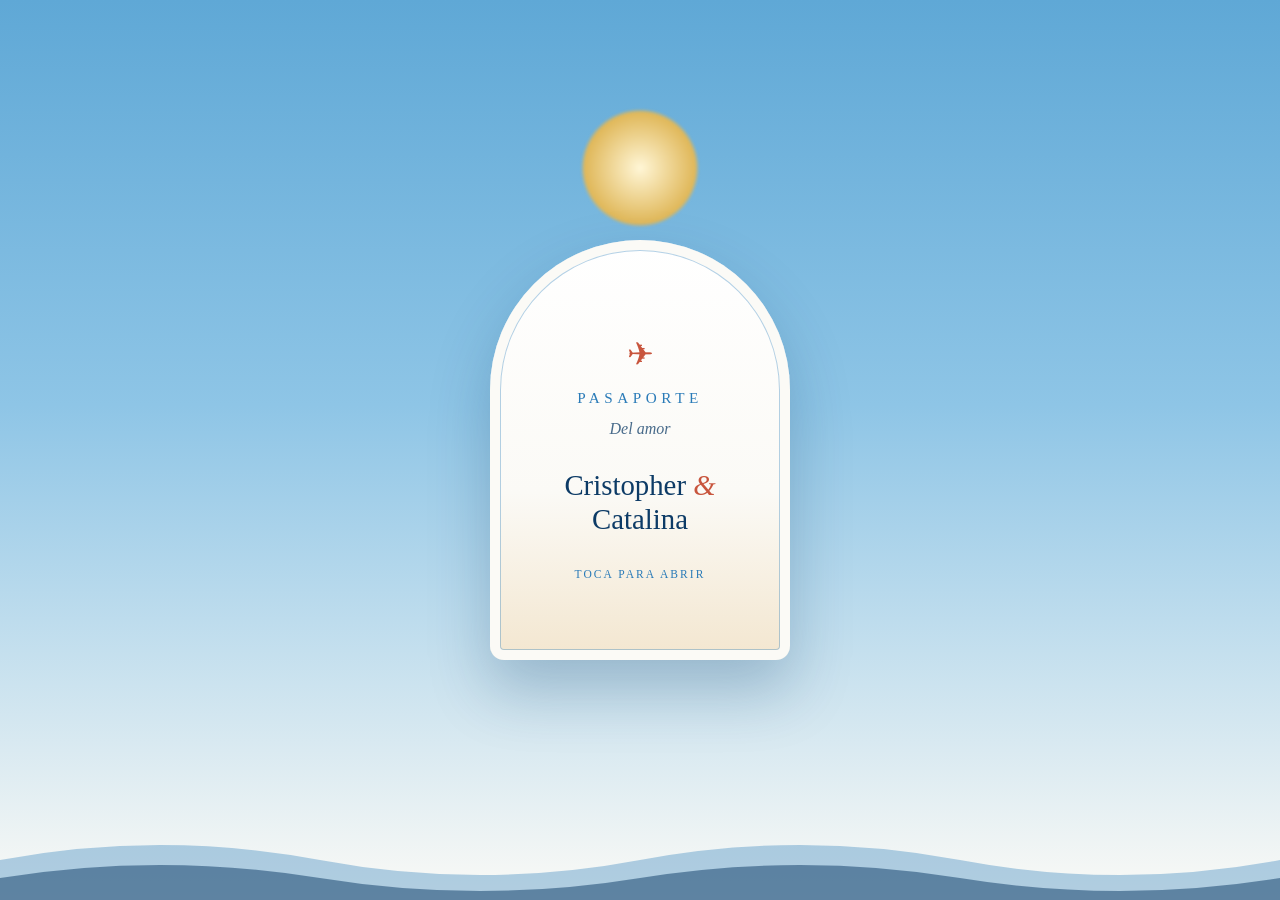
==== invitacion/index.html @ 5a978dd3 "Add the couple's rings photo to the invitation Co-Authored-By: Claude Haiku 5.5 <noreply@anthropic.c" ====
<!doctype html>
<html lang="es">
<head>
  <meta charset="utf-8">
  <meta name="viewport" content="width=device-width, initial-scale=1">
  <title>Pasaporte de Boda · Cristopher & Catalina</title>
  <meta name="description" content="Estás invitado al inicio de nuestro viaje de vida.">
  <link rel="stylesheet" href="styles.css">
</head>
<body>

  <!-- 1. Tapa del pasaporte -->
  <section id="tapa" class="escena escena--tapa" aria-label="Pasaporte cerrado">
    <span class="sol" aria-hidden="true"></span>
    <svg class="olas" viewBox="0 0 2880 70" preserveAspectRatio="none" aria-hidden="true">
      <path d="M0 30 Q180 0 360 30 T720 30 T1080 30 T1440 30 T1800 30 T2160 30 T2520 30 T2880 30 V70 H0Z"/>
      <path d="M0 48 Q180 22 360 48 T720 48 T1080 48 T1440 48 T1800 48 T2160 48 T2520 48 T2880 48 V70 H0Z"/>
    </svg>
    <button class="pasaporte-tapa" id="abrirPasaporte" type="button">
      <span class="tapa__emblema" aria-hidden="true">✈</span>
      <span class="tapa__titulo">Pasaporte</span>
      <span class="tapa__sub">Del amor</span>
      <span class="tapa__nombres">Cristopher <em>&amp;</em> Catalina</span>
      <span class="tapa__hint">Toca para abrir</span>
    </button>
  </section>

  <main id="viaje" class="viaje" hidden>

    <!-- 2. Página de datos del viajero -->
    <section class="pagina pagina--datos" aria-labelledby="t-datos">
      <p class="pagina__cabecera">Pasaporte · Viaje de vida</p>
      <div class="datos">
        <div class="datos__foto">
          <img src="fotos/anillos.jpg" alt="Anillos de Cristopher y Catalina" onerror="this.parentElement.classList.add('sin-foto')">
        </div>
        <dl class="datos__lista">
          <div><dt>Tipo</dt><dd>Viajero especial</dd></div>
          <div><dt>Nombres</dt><dd id="nombreViajero">Escribe tu nombre</dd></div>
          <div><dt>Paradas</dt><dd id="destinoTexto"></dd></div>
          <div><dt>Salida</dt><dd id="salidaTexto"></dd></div>
          <div><dt>Motivo</dt><dd>Casamiento</dd></div>
        </dl>
      </div>
      <label class="campo-viajero">
        <span>Escribe tu nombre para sellar tu pasaporte</span>
        <input id="inputNombre" type="text" maxlength="40" autocomplete="name" placeholder="Tu nombre">
      </label>
    </section>

    <!-- 3. Sellos: cada recuerdo es un sello -->
    <section class="sellos" aria-labelledby="t-sellos">
      <h2 id="t-sellos" class="titulo-seccion">Nuestros viajes</h2>
      <p class="instruccion">Toca cada sello para ver el recuerdo. Cada uno guarda una sorpresa.</p>
      <div id="listaSellos" class="lista-sellos"></div>
      <p class="progreso" id="progreso" aria-live="polite"></p>
    </section>

    <!-- 4. Vuelo al destino -->
    <section class="vuelo" aria-labelledby="t-vuelo">
      <h2 id="t-vuelo" class="titulo-seccion">Nuestro vuelo</h2>
      <div class="ruta" id="ruta" aria-label="Ruta del vuelo">
        <div class="ruta__linea">
          <span class="ruta__estela" id="estela" aria-hidden="true"></span>
          <span class="ruta__parada ruta__parada--origen">Hoy</span>
          <span class="ruta__parada ruta__parada--1" id="rutaParada1">Ceremonia</span>
          <span class="ruta__parada ruta__parada--2" id="rutaParada2">Fiesta</span>
          <button class="avion" id="avion" type="button" aria-label="Despegar el avión" disabled>✈</button>
        </div>
      </div>
      <p class="instruccion" id="vueloTexto">Completa tu pasaporte para despegar.</p>
      <div id="destinoRevelado"></div>
    </section>

    <!-- 5. Tarjeta de embarque: invitación final -->
    <section class="embarque" id="embarque" aria-labelledby="t-embarque" hidden>
      <h2 id="t-embarque" class="pregunta">¿Quieres formar parte del inicio de nuestro viaje de vida?</h2>
      <div class="botones-pregunta">
        <button class="btn" id="siQuiero" type="button">Sí, quiero</button>
        <button class="btn btn--ghost" id="conGusto" type="button">Con gusto</button>
      </div>

      <article class="tarjeta" id="tarjeta" hidden>
        <header class="tarjeta__cabecera">
          <span>Tarjeta de embarque</span>
          <span id="tarjetaVuelo">VUELO 2027</span>
        </header>
        <div class="tarjeta__cuerpo">
          <div><small>Pasajero</small><strong id="tarjetaNombre">—</strong></div>
          <div><small>Fecha</small><strong id="tarjetaFecha">—</strong></div>
          <div><small>Asiento</small><strong>14A</strong></div>
          <div class="tarjeta__ancho"><small>Parada 1</small><strong id="tarjetaParada1">—</strong></div>
          <div class="tarjeta__ancho"><small>Parada 2</small><strong id="tarjetaParada2">—</strong></div>
        </div>
        <div class="tarjeta__acciones">
          <button class="btn btn--ghost" id="agendar" type="button">Guardar en calendario</button>
          <a class="btn btn--ghost" id="comoLlegar1" href="#" target="_blank" rel="noopener">Cómo llegar a la ceremonia</a>
          <a class="btn btn--ghost" id="comoLlegar2" href="#" target="_blank" rel="noopener">Cómo llegar a la fiesta</a>
        </div>
      </article>

      <div class="cuenta" id="cuenta" role="timer" aria-label="Cuenta regresiva al viaje">
        <div><span data-k="dias">00</span><small>días</small></div>
        <div><span data-k="horas">00</span><small>horas</small></div>
        <div><span data-k="minutos">00</span><small>min</small></div>
        <div><span data-k="segundos">00</span><small>seg</small></div>
      </div>

      <!-- RSVP -->
      <form id="rsvp" class="rsvp" novalidate>
        <h3 class="titulo-seccion titulo-seccion--pequeno">Confirma tu lugar a bordo</h3>
        <label class="campo">
          <span>Nombre</span>
          <input name="nombre" type="text" autocomplete="name" maxlength="80">
        </label>
        <fieldset class="campo campo--opciones">
          <legend>¿Viajas con nosotros?</legend>
          <label><input type="radio" name="asiste" value="si"> Sí, allí estaré</label>
          <label><input type="radio" name="asiste" value="no"> No podré ir</label>
        </fieldset>
        <label class="campo" id="campoPersonas">
          <span>Número de pasajeros</span>
          <select name="personas">
            <option value="1">1</option>
            <option value="2">2</option>
            <option value="3">3</option>
            <option value="4">4</option>
          </select>
        </label>
        <label class="campo">
          <span>Alergias o restricciones alimentarias</span>
          <input name="alergias" type="text" maxlength="120">
        </label>
        <label class="campo">
          <span>Un mensaje para los novios</span>
          <textarea name="mensaje" rows="3" maxlength="300"></textarea>
        </label>
        <p class="rsvp__error" id="rsvpError" role="alert" hidden></p>
        <button class="btn btn--full" type="submit">Confirmar</button>
      </form>
      <div class="rsvp__gracias" id="gracias" hidden>
        <p class="gracias__titulo">¡Buen viaje!</p>
        <p id="graciasTexto"></p>
      </div>
    </section>

    <footer class="pie">Con amor, Cristopher y Catalina</footer>
  </main>

  <!-- Sello secreto: aparece al completar todos los sellos -->
  <div class="sorpresa" id="sorpresa" hidden>
    <p class="sorpresa__texto" id="sorpresaTexto"></p>
    <button class="btn btn--ghost" id="cerrarSorpresa" type="button">Cerrar</button>
  </div>

  <script src="script.js"></script>
</body>
</html>
---- invitacion/styles.css ----
/* Estilo mediterráneo · Santorini: blanco cal, azul Egeo, terracota y arena */
:root {
  --cal: #fbfaf6;
  --arena: #f3e6cf;
  --azul: #0d3b66;
  --egeo: #2a7bb8;
  --cielo: #8ec5e6;
  --terracota: #c8553d;
  --oro: #e0b85a;
  --tinta: #1d2a3a;
  --radio: 16px;
}

@media (prefers-color-scheme: dark) {
  :root:not([data-theme="light"]) {
    --cal: #101a27;
    --arena: #1a2636;
    --tinta: #f1ebdf;
  }
}
:root[data-theme="dark"] {
  --cal: #101a27;
  --arena: #1a2636;
  --tinta: #f1ebdf;
}

* { box-sizing: border-box; }
[hidden] { display: none !important; }

body {
  margin: 0;
  background: var(--cal);
  color: var(--tinta);
  font-family: Georgia, "Times New Roman", serif;
  line-height: 1.6;
  -webkit-font-smoothing: antialiased;
  overflow-x: hidden;
}

/* ---------- Olas SVG animadas ---------- */
.olas {
  position: absolute;
  left: 0;
  right: 0;
  bottom: 0;
  height: 70px;
  width: 200%;
  pointer-events: none;
  animation: deslizar-olas 12s linear infinite;
}
.olas path { fill: var(--egeo); opacity: .35; }
.olas path + path { fill: var(--azul); opacity: .5; }
@keyframes deslizar-olas {
  from { transform: translateX(0); }
  to   { transform: translateX(-50%); }
}

/* ---------- Tapa: arco blanco sobre el mar ---------- */
.escena--tapa {
  position: relative;
  min-height: 100vh;
  min-height: 100dvh;
  display: grid;
  place-items: center;
  padding: 16px;
  overflow: hidden;
  background: linear-gradient(180deg, #5fa8d6 0%, var(--cielo) 45%, var(--cal) 100%);
  perspective: 1200px;
  transition: opacity .9s ease, visibility .9s;
}
.escena--tapa.is-saliendo { opacity: 0; visibility: hidden; transition-delay: .6s; }
.escena--tapa .olas { bottom: 0; }

/* Sol que sale detrás del arco */
.sol {
  position: absolute;
  top: 12%;
  left: 50%;
  width: 120px;
  height: 120px;
  margin-left: -60px;
  border-radius: 50%;
  background: radial-gradient(circle, #fff6d6 0%, var(--oro) 65%, transparent 70%);
  filter: blur(1px);
  animation: amanecer 3.2s ease-out both, latir-sol 6s ease-in-out 3.2s infinite;
}
@keyframes amanecer {
  from { transform: translateY(60px); opacity: 0; }
  to   { transform: translateY(0); opacity: 1; }
}
@keyframes latir-sol {
  0%, 100% { transform: scale(1); }
  50% { transform: scale(1.06); }
}

.pasaporte-tapa {
  all: unset;
  box-sizing: border-box;
  cursor: pointer;
  position: relative;
  z-index: 1;
  width: min(300px, 84vw);
  aspect-ratio: 3 / 4.2;
  /* Arco blanco de puerta mediterránea */
  border-radius: 150px 150px 14px 14px;
  background: linear-gradient(180deg, #ffffff 0%, var(--cal) 60%, var(--arena) 100%);
  color: var(--azul);
  display: flex;
  flex-direction: column;
  align-items: center;
  justify-content: center;
  gap: 6px;
  text-align: center;
  padding: 40px 24px 28px;
  box-shadow: 0 30px 60px rgba(13,59,102,.25), inset 0 0 0 10px var(--cal), inset 0 0 0 11px rgba(42,123,184,.35);
  animation: subir .9s cubic-bezier(.2,1,.3,1) both .4s;
  transition: transform .5s ease;
  transform-origin: left center;
}
@keyframes subir {
  from { opacity: 0; transform: translateY(40px) scale(.96); }
  to   { opacity: 1; transform: none; }
}
.pasaporte-tapa:hover,
.pasaporte-tapa:focus-visible { transform: translateY(-4px); }
.pasaporte-tapa:focus-visible { outline: 3px solid var(--terracota); outline-offset: 6px; }

/* Al tocar, la puerta se abre hacia la izquierda */
.escena--tapa.is-saliendo .pasaporte-tapa {
  transform: rotateY(-100deg);
  transition: transform 1.1s cubic-bezier(.5,0,.2,1);
}

.tapa__emblema {
  font-size: 2rem;
  color: var(--terracota);
  animation: girar 8s linear infinite;
}
@keyframes girar { to { transform: rotate(360deg); } }
.tapa__titulo { letter-spacing: .3em; text-transform: uppercase; font-size: .95rem; color: var(--egeo); }
.tapa__sub { font-style: italic; opacity: .75; }
.tapa__nombres { margin-top: 20px; font-size: 1.8rem; line-height: 1.2; color: var(--azul); }
.tapa__nombres em { color: var(--terracota); }
.tapa__hint {
  margin-top: 22px;
  font-size: .72rem;
  letter-spacing: .18em;
  text-transform: uppercase;
  color: var(--egeo);
  animation: parpadeo 2.2s ease-in-out infinite;
}
@keyframes parpadeo {
  0%, 100% { opacity: .4; }
  50% { opacity: 1; }
}

/* ---------- Viaje ---------- */
.viaje {
  position: relative;
  max-width: 680px;
  margin: 0 auto;
  padding: 40px 16px 80px;
  animation: entrada .9s ease both;
}
@keyframes entrada {
  from { opacity: 0; transform: translateY(20px); }
  to   { opacity: 1; transform: none; }
}

/* Elementos que aparecen al hacer scroll */
.reveal { opacity: 0; transform: translateY(26px); transition: opacity .8s ease, transform .8s cubic-bezier(.2,1,.3,1); }
.reveal.is-visible { opacity: 1; transform: none; }

.titulo-seccion {
  font-weight: normal;
  font-style: italic;
  font-size: 1.6rem;
  text-align: center;
  color: var(--azul);
  margin: 0 0 8px;
}
.titulo-seccion--pequeno { font-size: 1.25rem; margin-top: 8px; }
.instruccion { text-align: center; font-size: .95rem; opacity: .8; margin: 0 0 20px; }

section + section { margin-top: 56px; }

/* ---------- Página de datos: ventana azul ---------- */
.pagina {
  background: #fff;
  border-radius: 150px 150px var(--radio) var(--radio);
  border: 1px solid rgba(42,123,184,.25);
  padding: 36px 24px 24px;
  box-shadow: 0 16px 36px rgba(13,59,102,.12);
}
.pagina__cabecera {
  text-align: center;
  letter-spacing: .25em;
  text-transform: uppercase;
  font-size: .72rem;
  color: var(--egeo);
  margin: 0 0 16px;
  border-bottom: 1px dashed rgba(42,123,184,.4);
  padding-bottom: 12px;
}
.datos { display: grid; grid-template-columns: 1fr; gap: 20px; align-items: center; }
.datos__foto {
  aspect-ratio: 4 / 5;
  border-radius: 120px 120px 12px 12px;
  overflow: hidden;
  background: linear-gradient(180deg, var(--cielo), var(--egeo));
}
.datos__foto img { width: 100%; height: 100%; object-fit: cover; display: block; }
.datos__foto.sin-foto img { display: none; }
.datos__lista { margin: 0; display: grid; gap: 10px; }
.datos__lista div { border-bottom: 1px solid rgba(42,123,184,.2); padding-bottom: 6px; }
.datos__lista dt { font-size: .72rem; letter-spacing: .15em; text-transform: uppercase; color: var(--egeo); }
.datos__lista dd { margin: 0; font-size: 1.05rem; }

.campo-viajero { display: grid; gap: 6px; margin-top: 20px; }
.campo-viajero span { font-size: .9rem; color: var(--azul); }
.campo-viajero input,
.campo input[type="text"],
.campo select,
.campo textarea {
  font: inherit;
  color: var(--tinta);
  background: #fff;
  border: 1px solid rgba(42,123,184,.4);
  border-radius: 999px;
  padding: 12px 18px;
  width: 100%;
}
.campo textarea { border-radius: var(--radio); resize: vertical; }
.campo-viajero input:focus-visible,
.campo input:focus-visible,
.campo select:focus-visible,
.campo textarea:focus-visible { outline: 2px solid var(--terracota); outline-offset: 2px; }

/* ---------- Sellos: tarjetas tipo postal ---------- */
.lista-sellos { display: grid; gap: 22px; }
.sello {
  all: unset;
  box-sizing: border-box;
  cursor: pointer;
  position: relative;
  display: grid;
  grid-template-columns: 96px 1fr;
  gap: 16px;
  align-items: center;
  padding: 16px;
  border-radius: var(--radio);
  background: #fff;
  border: 1px dashed rgba(42,123,184,.45);
  box-shadow: 0 6px 18px rgba(13,59,102,.08);
  transition: transform .3s ease, box-shadow .3s ease;
}
.sello:hover,
.sello:focus-visible { transform: translateY(-3px); box-shadow: 0 14px 28px rgba(13,59,102,.16); }
.sello:focus-visible { outline: 3px solid var(--terracota); outline-offset: 3px; }
.sello__foto {
  width: 96px;
  height: 96px;
  border-radius: 48px 48px 14px 14px;
  overflow: hidden;
  background: linear-gradient(180deg, var(--cielo), var(--azul));
  border: 3px solid #fff;
  box-shadow: 0 0 0 2px var(--egeo);
}
.sello__foto img { width: 100%; height: 100%; object-fit: cover; display: block; }
.sello__foto.sin-foto img { display: none; }
.sello__info strong { display: block; font-size: 1.05rem; color: var(--azul); }
.sello__info small { letter-spacing: .12em; text-transform: uppercase; color: var(--egeo); font-size: .72rem; }
.sello__texto { display: none; margin: 8px 0 0; font-size: .95rem; animation: aparecer .5s ease; }
.sello.is-abierto .sello__texto { display: block; }
@keyframes aparecer { from { opacity: 0; transform: translateY(-6px); } to { opacity: 1; transform: none; } }

.sello__marca {
  position: absolute;
  right: 14px;
  top: 12px;
  width: 78px;
  height: 78px;
  border-radius: 50%;
  border: 3px double var(--terracota);
  color: var(--terracota);
  display: grid;
  place-items: center;
  text-align: center;
  font-size: .62rem;
  letter-spacing: .08em;
  text-transform: uppercase;
  transform: rotate(-14deg) scale(2.2);
  opacity: 0;
  pointer-events: none;
  padding: 6px;
  font-weight: bold;
}
.sello.is-sellado .sello__marca { animation: sellar .55s cubic-bezier(.2,1.4,.4,1) forwards; }
.sello.is-sellado { border-style: solid; border-color: var(--egeo); }
@keyframes sellar {
  0%   { transform: rotate(-14deg) scale(2.2); opacity: 0; }
  60%  { transform: rotate(-14deg) scale(.92); opacity: .9; }
  100% { transform: rotate(-14deg) scale(1); opacity: .85; }
}
.sello.is-sacudido { animation: sacudir .4s ease; }
@keyframes sacudir {
  0%, 100% { transform: translateX(0); }
  25% { transform: translateX(-4px); }
  75% { transform: translateX(4px); }
}
.progreso { text-align: center; font-size: .9rem; margin: 18px 0 0; color: var(--azul); }

/* ---------- Vuelo: línea de costa ---------- */
.ruta { padding: 56px 40px 24px; }
.ruta__linea {
  position: relative;
  height: 2px;
  background: repeating-linear-gradient(90deg, var(--egeo) 0 8px, transparent 8px 16px);
}
.ruta__estela {
  position: absolute;
  left: 0;
  top: 0;
  height: 2px;
  width: 0;
  background: linear-gradient(90deg, transparent, var(--terracota));
  border-radius: 2px;
  transition: width 2.2s cubic-bezier(.5,0,.3,1);
}
.ruta__parada {
  position: absolute;
  top: -30px;
  transform: translateX(-50%);
  font-size: .75rem;
  letter-spacing: .12em;
  text-transform: uppercase;
  white-space: nowrap;
  color: var(--azul);
}
.ruta__parada--origen { left: 0; }
.ruta__parada--1 { left: 50%; }
.ruta__parada--2 { left: 100%; font-weight: bold; color: var(--terracota); }
.ruta__parada--2.is-alcanzada,
.ruta__parada--1.is-alcanzada { animation: pulso .9s ease 2; }
@keyframes pulso {
  0%, 100% { transform: translateX(-50%) scale(1); }
  50% { transform: translateX(-50%) scale(1.15); }
}

.avion {
  all: unset;
  cursor: pointer;
  position: absolute;
  left: 0;
  top: 50%;
  transform: translate(-50%, -50%);
  width: 46px;
  height: 46px;
  border-radius: 50%;
  background: var(--azul);
  color: #fff;
  display: grid;
  place-items: center;
  font-size: 1.3rem;
  box-shadow: 0 8px 18px rgba(13,59,102,.35);
  transition: left 2.2s cubic-bezier(.5,0,.3,1), transform .3s ease;
  animation: flotar 2.4s ease-in-out infinite;
}
.avion:focus-visible { outline: 3px solid var(--terracota); outline-offset: 4px; }
.avion.is-volando { animation: vuelo .6s ease-in-out infinite alternate; }
.avion:disabled { cursor: default; opacity: .55; }
@keyframes flotar {
  0%, 100% { transform: translate(-50%, -50%) translateY(0); }
  50% { transform: translate(-50%, -50%) translateY(-6px); }
}
@keyframes vuelo {
  from { transform: translate(-50%, -50%) rotate(40deg) translateY(-3px); }
  to   { transform: translate(-50%, -50%) rotate(50deg) translateY(3px); }
}

.destino { margin-top: 24px; animation: aterrizar .9s cubic-bezier(.2,1.2,.4,1) both; }
@keyframes aterrizar {
  from { opacity: 0; transform: translateY(30px) scale(.94); }
  to   { opacity: 1; transform: none; }
}
.destino__foto {
  aspect-ratio: 16 / 10;
  border-radius: 90px 90px var(--radio) var(--radio);
  overflow: hidden;
  background: linear-gradient(180deg, var(--cielo), var(--terracota));
}
.destino__foto img { width: 100%; height: 100%; object-fit: cover; display: block; }
.destino__foto.sin-foto img { display: none; }
.destino__frase { text-align: center; font-style: italic; margin: 16px 0 0; font-size: 1.05rem; color: var(--azul); }

/* ---------- Pregunta y tarjeta de embarque ---------- */
.embarque { text-align: center; }
.pregunta { font-size: 1.5rem; font-style: italic; color: var(--azul); margin: 0 0 20px; line-height: 1.3; }
.botones-pregunta { display: flex; gap: 12px; justify-content: center; flex-wrap: wrap; margin-bottom: 28px; }

.btn {
  display: inline-block;
  cursor: pointer;
  font: inherit;
  padding: 12px 24px;
  border-radius: 999px;
  border: 1px solid var(--azul);
  background: var(--azul);
  color: #fff;
  text-decoration: none;
  transition: transform .2s ease, background .2s ease, box-shadow .2s ease;
}
.btn:hover { transform: translateY(-2px); box-shadow: 0 8px 18px rgba(13,59,102,.25); }
.btn:focus-visible { outline: 3px solid var(--terracota); outline-offset: 3px; }
.btn--ghost { background: transparent; color: var(--azul); }
.btn--full { width: 100%; margin-top: 8px; }

.tarjeta {
  text-align: left;
  background: #fff;
  border-radius: 24px;
  overflow: hidden;
  box-shadow: 0 24px 50px rgba(13,59,102,.2);
  margin: 0 auto 32px;
  max-width: 520px;
  border-top: 8px solid var(--egeo);
  animation: aterrizar .9s cubic-bezier(.2,1.2,.4,1) both;
}
.tarjeta__cabecera {
  display: flex;
  justify-content: space-between;
  padding: 14px 20px;
  background: var(--egeo);
  color: #fff;
  letter-spacing: .15em;
  text-transform: uppercase;
  font-size: .75rem;
}
.tarjeta__cuerpo {
  display: grid;
  grid-template-columns: 1fr 1fr;
  gap: 14px 18px;
  padding: 20px;
  border-bottom: 2px dashed rgba(42,123,184,.35);
}
.tarjeta__cuerpo small { display: block; font-size: .68rem; letter-spacing: .12em; text-transform: uppercase; color: var(--egeo); }
.tarjeta__cuerpo strong { font-size: 1rem; color: var(--tinta); }
.tarjeta__ancho { grid-column: 1 / -1; }
.tarjeta__acciones { display: flex; gap: 10px; justify-content: center; flex-wrap: wrap; padding: 16px; }
.tarjeta__acciones .btn--ghost { font-size: .9rem; padding: 10px 18px; }

/* ---------- Cuenta regresiva: azulejos ---------- */
.cuenta { display: grid; grid-template-columns: repeat(4, 1fr); gap: 8px; margin: 0 0 40px; }
.cuenta > div {
  background: #fff;
  border-radius: 14px 14px 40px 40px;
  padding: 16px 4px 12px;
  border-bottom: 4px solid var(--terracota);
  box-shadow: 0 6px 14px rgba(13,59,102,.1);
}
.cuenta span { display: block; font-size: clamp(1.4rem, 6vw, 2.2rem); color: var(--azul); font-variant-numeric: tabular-nums; }
.cuenta small { font-size: .7rem; letter-spacing: .1em; text-transform: uppercase; color: var(--egeo); }

/* ---------- RSVP ---------- */
.rsvp { text-align: left; display: grid; gap: 16px; }
.campo { display: grid; gap: 6px; border: 0; margin: 0; padding: 0; }
.campo > span, .campo legend { font-size: .9rem; color: var(--azul); padding: 0; }
.campo--opciones { display: grid; gap: 8px; }
.campo--opciones label { display: flex; gap: 10px; align-items: center; cursor: pointer; }
.rsvp__error { color: var(--terracota); margin: 0; font-size: .9rem; }
.rsvp__gracias {
  margin-top: 24px;
  padding: 24px;
  border-radius: 90px 90px var(--radio) var(--radio);
  text-align: center;
  background: #fff;
  border: 1px solid rgba(42,123,184,.3);
  animation: aterrizar .9s ease both;
}
.gracias__titulo { font-size: 1.8rem; margin: 0 0 8px; font-style: italic; color: var(--azul); }

.pie { text-align: center; padding-top: 40px; font-style: italic; color: var(--egeo); }

/* ---------- Sorpresa secreta ---------- */
.sorpresa {
  position: fixed;
  inset: 0;
  z-index: 20;
  display: grid;
  place-items: center;
  padding: 24px;
  background: rgba(13,59,102,.92);
  animation: entrada .6s ease both;
}
.sorpresa__texto {
  max-width: 420px;
  text-align: center;
  color: #fff6d6;
  font-size: 1.25rem;
  font-style: italic;
  line-height: 1.5;
}
.sorpresa .btn { margin-top: 24px; background: transparent; color: #fff6d6; border-color: #fff6d6; }

/* ---------- Confeti y pétalos ---------- */
.confeti {
  position: fixed;
  top: -12px;
  width: 9px;
  height: 14px;
  pointer-events: none;
  z-index: 30;
  animation: caer linear forwards;
}
@keyframes caer { to { transform: translateY(105vh) rotate(720deg); } }

.petalo {
  position: fixed;
  top: -20px;
  width: 14px;
  height: 10px;
  border-radius: 80% 0 80% 0;
  background: #d9477a;
  opacity: .8;
  pointer-events: none;
  z-index: 5;
  animation: caer-petalo linear infinite;
}
@keyframes caer-petalo {
  0%   { transform: translate(0, 0) rotate(0deg); }
  50%  { transform: translate(40px, 50vh) rotate(180deg); }
  100% { transform: translate(-20px, 105vh) rotate(360deg); }
}

@media (min-width: 640px) {
  .datos { grid-template-columns: 220px 1fr; }
  .datos__foto { aspect-ratio: 3 / 4; }
}

@media (prefers-reduced-motion: reduce) {
  *, *::before, *::after { animation: none !important; transition: none !important; }
  .reveal { opacity: 1; transform: none; }
  .petalo { display: none; }
}
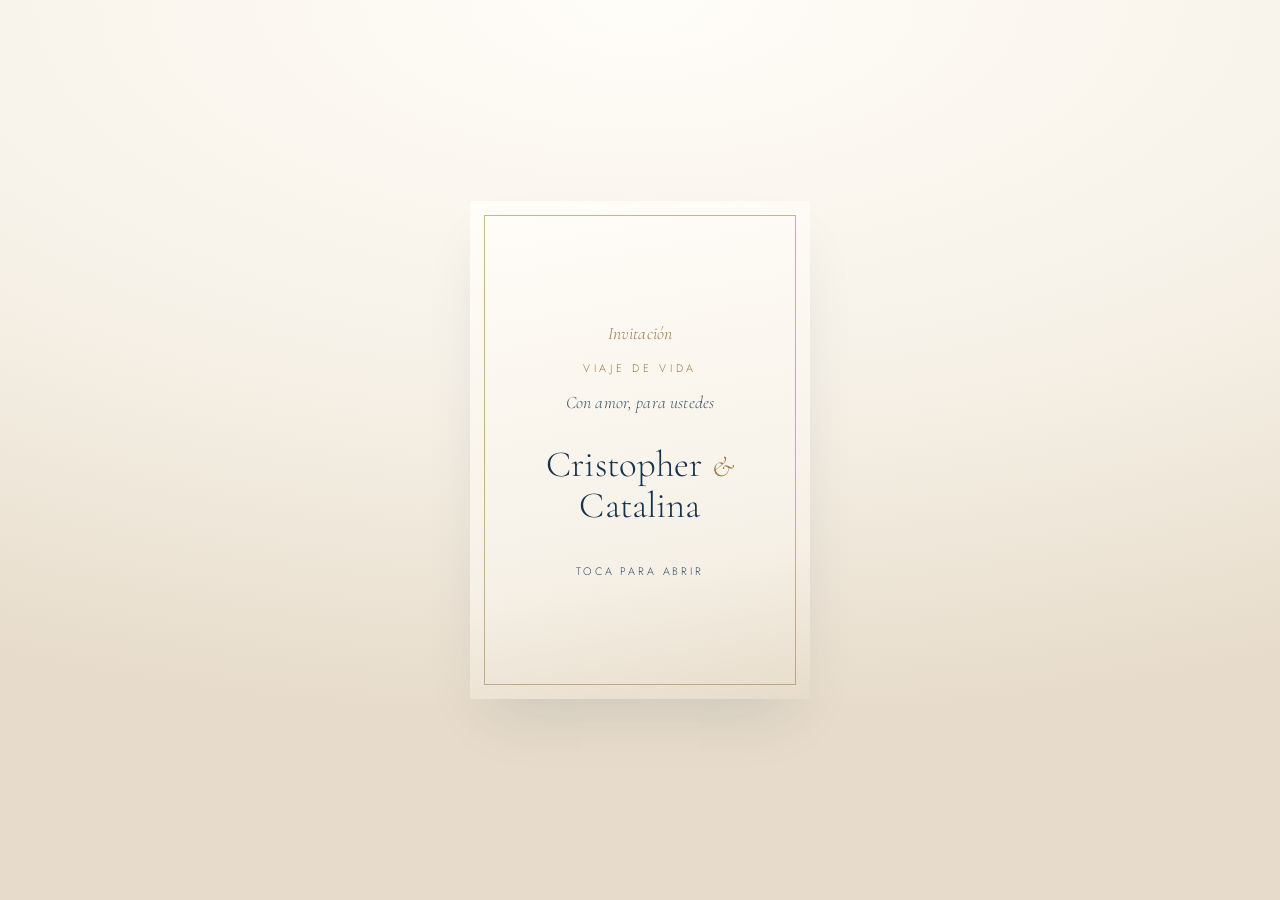
==== commit c15de5dc: "Refine invitation to an adult Mediterranean style Replace the playful look with an ivory, Aegean-blu" ====
--- a/invitacion/index.html
+++ b/invitacion/index.html
@@ -5,21 +5,19 @@
   <meta name="viewport" content="width=device-width, initial-scale=1">
   <title>Pasaporte de Boda · Cristopher & Catalina</title>
   <meta name="description" content="Estás invitado al inicio de nuestro viaje de vida.">
+  <link rel="preconnect" href="https://fonts.googleapis.com">
+  <link rel="preconnect" href="https://fonts.gstatic.com" crossorigin>
+  <link rel="stylesheet" href="https://fonts.googleapis.com/css2?family=Cormorant+Garamond:ital,wght@0,400;0,500;1,400;1,500&family=Jost:wght@300;400&display=swap">
   <link rel="stylesheet" href="styles.css">
 </head>
 <body>
 
   <!-- 1. Tapa del pasaporte -->
   <section id="tapa" class="escena escena--tapa" aria-label="Pasaporte cerrado">
-    <span class="sol" aria-hidden="true"></span>
-    <svg class="olas" viewBox="0 0 2880 70" preserveAspectRatio="none" aria-hidden="true">
-      <path d="M0 30 Q180 0 360 30 T720 30 T1080 30 T1440 30 T1800 30 T2160 30 T2520 30 T2880 30 V70 H0Z"/>
-      <path d="M0 48 Q180 22 360 48 T720 48 T1080 48 T1440 48 T1800 48 T2160 48 T2520 48 T2880 48 V70 H0Z"/>
-    </svg>
     <button class="pasaporte-tapa" id="abrirPasaporte" type="button">
-      <span class="tapa__emblema" aria-hidden="true">✈</span>
-      <span class="tapa__titulo">Pasaporte</span>
-      <span class="tapa__sub">Del amor</span>
+      <span class="tapa__emblema">Invitación</span>
+      <span class="tapa__titulo">Viaje de vida</span>
+      <span class="tapa__sub">Con amor, para ustedes</span>
       <span class="tapa__nombres">Cristopher <em>&amp;</em> Catalina</span>
       <span class="tapa__hint">Toca para abrir</span>
     </button>
@@ -144,6 +142,15 @@
       </div>
     </section>
 
+    <section class="galeria reveal" aria-labelledby="t-galeria">
+      <h2 id="t-galeria" class="titulo-seccion titulo-seccion--pequeno">Nuestra aventura</h2>
+      <div class="galeria__grid">
+        <img src="fotos/parque.jpg" alt="Nosotros en un parque con palmas altas" loading="lazy" onerror="this.hidden=true">
+        <img src="fotos/elefante.jpg" alt="Nosotros acariciando un elefante" loading="lazy" onerror="this.hidden=true">
+        <img src="fotos/ascensor.jpg" alt="Selfie juntos con nuestro perrito" loading="lazy" onerror="this.hidden=true">
+      </div>
+    </section>
+
     <footer class="pie">Con amor, Cristopher y Catalina</footer>
   </main>
 
--- a/invitacion/styles.css
+++ b/invitacion/styles.css
@@ -1,27 +1,38 @@
-/* Estilo mediterráneo · Santorini: blanco cal, azul Egeo, terracota y arena */
+/* Mediterráneo elegante: marfil cálido, azul profundo, bronce y piedra.
+   Tipografía: Cormorant Garamond (títulos) + Jost (texto y etiquetas). */
 :root {
-  --cal: #fbfaf6;
-  --arena: #f3e6cf;
-  --azul: #0d3b66;
-  --egeo: #2a7bb8;
-  --cielo: #8ec5e6;
-  --terracota: #c8553d;
-  --oro: #e0b85a;
-  --tinta: #1d2a3a;
-  --radio: 16px;
+  --marfil: #f6f1e7;
+  --piedra: #e7dccb;
+  --bronce: #9c7a46;
+  --azul: #15324f;
+  --azul-suave: #34506c;
+  --tinta: #1d2530;
+  --sombra: rgba(21, 50, 79, .14);
+  --serif: "Cormorant Garamond", "Garamond", Georgia, serif;
+  --sans: "Jost", "Helvetica Neue", Arial, sans-serif;
 }
 
 @media (prefers-color-scheme: dark) {
   :root:not([data-theme="light"]) {
-    --cal: #101a27;
-    --arena: #1a2636;
-    --tinta: #f1ebdf;
+    --marfil: #111a24;
+    --piedra: #1a2633;
+    --bronce: #c9a46a;
+    --azul: #e9e1d2;
+    --azul-suave: #b9c3cf;
+    --tinta: #efe9dd;
+    --sombra: rgba(0, 0, 0, .4);
+    color-scheme: dark;
   }
 }
 :root[data-theme="dark"] {
-  --cal: #101a27;
-  --arena: #1a2636;
-  --tinta: #f1ebdf;
+  --marfil: #111a24;
+  --piedra: #1a2633;
+  --bronce: #c9a46a;
+  --azul: #e9e1d2;
+  --azul-suave: #b9c3cf;
+  --tinta: #efe9dd;
+  --sombra: rgba(0, 0, 0, .4);
+  color-scheme: dark;
 }
 
 * { box-sizing: border-box; }
@@ -29,323 +40,278 @@
 
 body {
   margin: 0;
-  background: var(--cal);
+  background: var(--marfil);
   color: var(--tinta);
-  font-family: Georgia, "Times New Roman", serif;
-  line-height: 1.6;
+  font-family: var(--sans);
+  font-weight: 300;
+  font-size: 16px;
+  line-height: 1.7;
+  letter-spacing: .01em;
   -webkit-font-smoothing: antialiased;
   overflow-x: hidden;
 }
 
-/* ---------- Olas SVG animadas ---------- */
-.olas {
-  position: absolute;
-  left: 0;
-  right: 0;
-  bottom: 0;
-  height: 70px;
-  width: 200%;
-  pointer-events: none;
-  animation: deslizar-olas 12s linear infinite;
-}
-.olas path { fill: var(--egeo); opacity: .35; }
-.olas path + path { fill: var(--azul); opacity: .5; }
-@keyframes deslizar-olas {
-  from { transform: translateX(0); }
-  to   { transform: translateX(-50%); }
-}
-
-/* ---------- Tapa: arco blanco sobre el mar ---------- */
+h1, h2, h3 { font-family: var(--serif); font-weight: 400; text-wrap: balance; margin: 0; }
+p { margin: 0; }
+
+/* Etiqueta pequeña en mayúsculas espaciadas */
+.etiqueta,
+.pagina__cabecera,
+.datos__lista dt,
+.sello__info small,
+.tarjeta__cabecera,
+.tarjeta__cuerpo small,
+.cuenta small {
+  font-family: var(--sans);
+  font-size: .72rem;
+  font-weight: 400;
+  letter-spacing: .24em;
+  text-transform: uppercase;
+  color: var(--bronce);
+}
+
+/* ---------- Portada ---------- */
 .escena--tapa {
-  position: relative;
   min-height: 100vh;
   min-height: 100dvh;
   display: grid;
   place-items: center;
-  padding: 16px;
-  overflow: hidden;
-  background: linear-gradient(180deg, #5fa8d6 0%, var(--cielo) 45%, var(--cal) 100%);
-  perspective: 1200px;
+  padding: 24px 16px;
+  background:
+    radial-gradient(120% 80% at 50% 0%, #fffdf8 0%, var(--marfil) 55%, var(--piedra) 100%);
   transition: opacity .9s ease, visibility .9s;
 }
-.escena--tapa.is-saliendo { opacity: 0; visibility: hidden; transition-delay: .6s; }
-.escena--tapa .olas { bottom: 0; }
-
-/* Sol que sale detrás del arco */
-.sol {
-  position: absolute;
-  top: 12%;
-  left: 50%;
-  width: 120px;
-  height: 120px;
-  margin-left: -60px;
-  border-radius: 50%;
-  background: radial-gradient(circle, #fff6d6 0%, var(--oro) 65%, transparent 70%);
-  filter: blur(1px);
-  animation: amanecer 3.2s ease-out both, latir-sol 6s ease-in-out 3.2s infinite;
-}
-@keyframes amanecer {
-  from { transform: translateY(60px); opacity: 0; }
-  to   { transform: translateY(0); opacity: 1; }
-}
-@keyframes latir-sol {
-  0%, 100% { transform: scale(1); }
-  50% { transform: scale(1.06); }
-}
-
+.escena--tapa.is-saliendo { opacity: 0; visibility: hidden; transition-delay: .5s; }
+.escena--tapa.is-saliendo .pasaporte-tapa {
+  transform: rotateY(-100deg);
+  transition: transform 1s cubic-bezier(.5,0,.2,1);
+}
+
+/* Sobre de papel con borde de bronce */
 .pasaporte-tapa {
   all: unset;
   box-sizing: border-box;
   cursor: pointer;
-  position: relative;
-  z-index: 1;
-  width: min(300px, 84vw);
-  aspect-ratio: 3 / 4.2;
-  /* Arco blanco de puerta mediterránea */
-  border-radius: 150px 150px 14px 14px;
-  background: linear-gradient(180deg, #ffffff 0%, var(--cal) 60%, var(--arena) 100%);
-  color: var(--azul);
+  width: min(340px, 86vw);
+  aspect-ratio: 3 / 4.4;
   display: flex;
   flex-direction: column;
   align-items: center;
   justify-content: center;
-  gap: 6px;
+  gap: 10px;
   text-align: center;
-  padding: 40px 24px 28px;
-  box-shadow: 0 30px 60px rgba(13,59,102,.25), inset 0 0 0 10px var(--cal), inset 0 0 0 11px rgba(42,123,184,.35);
-  animation: subir .9s cubic-bezier(.2,1,.3,1) both .4s;
-  transition: transform .5s ease;
+  padding: 44px 28px;
+  background: linear-gradient(170deg, #fffdf8 0%, var(--marfil) 70%, var(--piedra) 100%);
+  color: var(--azul);
+  border-radius: 2px;
+  box-shadow: 0 30px 60px -20px var(--sombra);
+  position: relative;
   transform-origin: left center;
-}
-@keyframes subir {
-  from { opacity: 0; transform: translateY(40px) scale(.96); }
-  to   { opacity: 1; transform: none; }
+  transition: transform .6s ease, box-shadow .6s ease;
+}
+.pasaporte-tapa::before {
+  content: "";
+  position: absolute;
+  inset: 14px;
+  border: 1px solid color-mix(in srgb, var(--bronce) 55%, transparent);
+  pointer-events: none;
 }
 .pasaporte-tapa:hover,
-.pasaporte-tapa:focus-visible { transform: translateY(-4px); }
-.pasaporte-tapa:focus-visible { outline: 3px solid var(--terracota); outline-offset: 6px; }
-
-/* Al tocar, la puerta se abre hacia la izquierda */
-.escena--tapa.is-saliendo .pasaporte-tapa {
-  transform: rotateY(-100deg);
-  transition: transform 1.1s cubic-bezier(.5,0,.2,1);
-}
+.pasaporte-tapa:focus-visible { transform: translateY(-3px); box-shadow: 0 40px 70px -20px var(--sombra); }
+.pasaporte-tapa:focus-visible { outline: 1px solid var(--bronce); outline-offset: 8px; }
 
 .tapa__emblema {
-  font-size: 2rem;
-  color: var(--terracota);
-  animation: girar 8s linear infinite;
-}
-@keyframes girar { to { transform: rotate(360deg); } }
-.tapa__titulo { letter-spacing: .3em; text-transform: uppercase; font-size: .95rem; color: var(--egeo); }
-.tapa__sub { font-style: italic; opacity: .75; }
-.tapa__nombres { margin-top: 20px; font-size: 1.8rem; line-height: 1.2; color: var(--azul); }
-.tapa__nombres em { color: var(--terracota); }
+  font-family: var(--serif);
+  font-style: italic;
+  font-size: 1.1rem;
+  color: var(--bronce);
+}
+.tapa__titulo { font-family: var(--sans); font-size: .68rem; letter-spacing: .34em; text-transform: uppercase; color: var(--bronce); }
+.tapa__sub { font-family: var(--serif); font-style: italic; font-size: 1.1rem; opacity: .8; }
+.tapa__nombres { margin-top: 18px; font-family: var(--serif); font-size: 2.3rem; line-height: 1.1; color: var(--azul); }
+.tapa__nombres em { color: var(--bronce); font-size: .8em; }
 .tapa__hint {
-  margin-top: 22px;
-  font-size: .72rem;
-  letter-spacing: .18em;
+  margin-top: 26px;
+  font-family: var(--sans);
+  font-size: .68rem;
+  letter-spacing: .26em;
   text-transform: uppercase;
-  color: var(--egeo);
-  animation: parpadeo 2.2s ease-in-out infinite;
-}
-@keyframes parpadeo {
-  0%, 100% { opacity: .4; }
-  50% { opacity: 1; }
-}
-
-/* ---------- Viaje ---------- */
+  color: var(--azul-suave);
+}
+
+/* ---------- Estructura ---------- */
 .viaje {
-  position: relative;
   max-width: 680px;
   margin: 0 auto;
-  padding: 40px 16px 80px;
-  animation: entrada .9s ease both;
+  padding: 48px 20px 88px;
+  animation: entrada 1s ease both;
 }
 @keyframes entrada {
-  from { opacity: 0; transform: translateY(20px); }
+  from { opacity: 0; transform: translateY(12px); }
   to   { opacity: 1; transform: none; }
 }
-
-/* Elementos que aparecen al hacer scroll */
-.reveal { opacity: 0; transform: translateY(26px); transition: opacity .8s ease, transform .8s cubic-bezier(.2,1,.3,1); }
+.reveal { opacity: 0; transform: translateY(18px); transition: opacity 1s ease, transform 1s ease; }
 .reveal.is-visible { opacity: 1; transform: none; }
 
 .titulo-seccion {
-  font-weight: normal;
+  font-size: 2rem;
   font-style: italic;
-  font-size: 1.6rem;
   text-align: center;
   color: var(--azul);
-  margin: 0 0 8px;
-}
-.titulo-seccion--pequeno { font-size: 1.25rem; margin-top: 8px; }
-.instruccion { text-align: center; font-size: .95rem; opacity: .8; margin: 0 0 20px; }
-
-section + section { margin-top: 56px; }
-
-/* ---------- Página de datos: ventana azul ---------- */
+  margin: 0 0 10px;
+}
+.titulo-seccion--pequeno { font-size: 1.5rem; }
+.instruccion { text-align: center; font-size: .92rem; color: var(--azul-suave); margin: 0 0 24px; }
+
+section + section { margin-top: 72px; }
+
+/* ---------- Página de datos ---------- */
 .pagina {
-  background: #fff;
-  border-radius: 150px 150px var(--radio) var(--radio);
-  border: 1px solid rgba(42,123,184,.25);
-  padding: 36px 24px 24px;
-  box-shadow: 0 16px 36px rgba(13,59,102,.12);
+  background: #fffdf8;
+  border: 1px solid color-mix(in srgb, var(--bronce) 40%, transparent);
+  padding: 36px 28px 28px;
+  box-shadow: 0 24px 50px -28px var(--sombra);
 }
 .pagina__cabecera {
   text-align: center;
-  letter-spacing: .25em;
-  text-transform: uppercase;
-  font-size: .72rem;
-  color: var(--egeo);
-  margin: 0 0 16px;
-  border-bottom: 1px dashed rgba(42,123,184,.4);
-  padding-bottom: 12px;
-}
-.datos { display: grid; grid-template-columns: 1fr; gap: 20px; align-items: center; }
+  padding-bottom: 16px;
+  margin-bottom: 24px;
+  border-bottom: 1px solid color-mix(in srgb, var(--bronce) 35%, transparent);
+}
+.datos { display: grid; grid-template-columns: 1fr; gap: 24px; align-items: center; }
 .datos__foto {
   aspect-ratio: 4 / 5;
-  border-radius: 120px 120px 12px 12px;
   overflow: hidden;
-  background: linear-gradient(180deg, var(--cielo), var(--egeo));
+  background: linear-gradient(160deg, var(--piedra), var(--azul-suave));
 }
 .datos__foto img { width: 100%; height: 100%; object-fit: cover; display: block; }
 .datos__foto.sin-foto img { display: none; }
-.datos__lista { margin: 0; display: grid; gap: 10px; }
-.datos__lista div { border-bottom: 1px solid rgba(42,123,184,.2); padding-bottom: 6px; }
-.datos__lista dt { font-size: .72rem; letter-spacing: .15em; text-transform: uppercase; color: var(--egeo); }
-.datos__lista dd { margin: 0; font-size: 1.05rem; }
-
-.campo-viajero { display: grid; gap: 6px; margin-top: 20px; }
-.campo-viajero span { font-size: .9rem; color: var(--azul); }
+.datos__lista { margin: 0; display: grid; gap: 14px; }
+.datos__lista div { border-bottom: 1px solid color-mix(in srgb, var(--bronce) 25%, transparent); padding-bottom: 8px; }
+.datos__lista dd { margin: 4px 0 0; font-family: var(--serif); font-size: 1.3rem; color: var(--azul); }
+
+.campo-viajero { display: grid; gap: 8px; margin-top: 24px; }
+.campo-viajero span { font-size: .85rem; color: var(--azul-suave); }
+
+/* Campos: líneas finas, sin cajas redondeadas */
 .campo-viajero input,
 .campo input[type="text"],
 .campo select,
 .campo textarea {
   font: inherit;
   color: var(--tinta);
-  background: #fff;
-  border: 1px solid rgba(42,123,184,.4);
-  border-radius: 999px;
-  padding: 12px 18px;
+  background: transparent;
+  border: 0;
+  border-bottom: 1px solid color-mix(in srgb, var(--bronce) 60%, transparent);
+  border-radius: 0;
+  padding: 10px 2px;
   width: 100%;
 }
-.campo textarea { border-radius: var(--radio); resize: vertical; }
+.campo textarea { resize: vertical; }
 .campo-viajero input:focus-visible,
 .campo input:focus-visible,
 .campo select:focus-visible,
-.campo textarea:focus-visible { outline: 2px solid var(--terracota); outline-offset: 2px; }
-
-/* ---------- Sellos: tarjetas tipo postal ---------- */
-.lista-sellos { display: grid; gap: 22px; }
+.campo textarea:focus-visible { outline: none; border-bottom-color: var(--bronce); box-shadow: 0 1px 0 var(--bronce); }
+
+/* ---------- Sellos: fichas de viaje ---------- */
+.lista-sellos { display: grid; gap: 20px; }
 .sello {
   all: unset;
   box-sizing: border-box;
   cursor: pointer;
   position: relative;
   display: grid;
-  grid-template-columns: 96px 1fr;
-  gap: 16px;
+  grid-template-columns: 88px 1fr;
+  gap: 18px;
   align-items: center;
-  padding: 16px;
-  border-radius: var(--radio);
-  background: #fff;
-  border: 1px dashed rgba(42,123,184,.45);
-  box-shadow: 0 6px 18px rgba(13,59,102,.08);
-  transition: transform .3s ease, box-shadow .3s ease;
+  padding: 18px;
+  background: #fffdf8;
+  border: 1px solid color-mix(in srgb, var(--bronce) 30%, transparent);
+  transition: box-shadow .4s ease, border-color .4s ease;
 }
 .sello:hover,
-.sello:focus-visible { transform: translateY(-3px); box-shadow: 0 14px 28px rgba(13,59,102,.16); }
-.sello:focus-visible { outline: 3px solid var(--terracota); outline-offset: 3px; }
+.sello:focus-visible { box-shadow: 0 18px 36px -22px var(--sombra); border-color: var(--bronce); }
+.sello:focus-visible { outline: 1px solid var(--bronce); outline-offset: 4px; }
 .sello__foto {
-  width: 96px;
-  height: 96px;
-  border-radius: 48px 48px 14px 14px;
+  width: 88px;
+  height: 88px;
   overflow: hidden;
-  background: linear-gradient(180deg, var(--cielo), var(--azul));
-  border: 3px solid #fff;
-  box-shadow: 0 0 0 2px var(--egeo);
+  background: linear-gradient(160deg, var(--piedra), var(--azul-suave));
+  border-radius: 44px 44px 2px 2px;
 }
 .sello__foto img { width: 100%; height: 100%; object-fit: cover; display: block; }
 .sello__foto.sin-foto img { display: none; }
-.sello__info strong { display: block; font-size: 1.05rem; color: var(--azul); }
-.sello__info small { letter-spacing: .12em; text-transform: uppercase; color: var(--egeo); font-size: .72rem; }
-.sello__texto { display: none; margin: 8px 0 0; font-size: .95rem; animation: aparecer .5s ease; }
+.sello__info strong { display: block; font-family: var(--serif); font-size: 1.35rem; font-weight: 500; color: var(--azul); line-height: 1.2; }
+.sello__texto { display: none; margin-top: 8px; font-size: .95rem; color: var(--tinta); }
 .sello.is-abierto .sello__texto { display: block; }
-@keyframes aparecer { from { opacity: 0; transform: translateY(-6px); } to { opacity: 1; transform: none; } }
-
+
+/* Sello de tinta: discreto, sin rebote */
 .sello__marca {
   position: absolute;
-  right: 14px;
-  top: 12px;
-  width: 78px;
-  height: 78px;
+  right: 16px;
+  top: 14px;
+  width: 64px;
+  height: 64px;
   border-radius: 50%;
-  border: 3px double var(--terracota);
-  color: var(--terracota);
+  border: 1px solid var(--bronce);
+  color: var(--bronce);
   display: grid;
   place-items: center;
   text-align: center;
-  font-size: .62rem;
-  letter-spacing: .08em;
+  font-family: var(--sans);
+  font-size: .55rem;
+  letter-spacing: .2em;
   text-transform: uppercase;
-  transform: rotate(-14deg) scale(2.2);
   opacity: 0;
   pointer-events: none;
-  padding: 6px;
-  font-weight: bold;
-}
-.sello.is-sellado .sello__marca { animation: sellar .55s cubic-bezier(.2,1.4,.4,1) forwards; }
-.sello.is-sellado { border-style: solid; border-color: var(--egeo); }
+  transform: rotate(-8deg) scale(1.6);
+}
+.sello.is-sellado .sello__marca { animation: sellar .6s ease forwards; }
+.sello.is-sellado { border-color: var(--bronce); }
 @keyframes sellar {
-  0%   { transform: rotate(-14deg) scale(2.2); opacity: 0; }
-  60%  { transform: rotate(-14deg) scale(.92); opacity: .9; }
-  100% { transform: rotate(-14deg) scale(1); opacity: .85; }
+  from { opacity: 0; transform: rotate(-8deg) scale(1.6); }
+  to   { opacity: .9; transform: rotate(-8deg) scale(1); }
 }
 .sello.is-sacudido { animation: sacudir .4s ease; }
 @keyframes sacudir {
   0%, 100% { transform: translateX(0); }
-  25% { transform: translateX(-4px); }
-  75% { transform: translateX(4px); }
-}
-.progreso { text-align: center; font-size: .9rem; margin: 18px 0 0; color: var(--azul); }
-
-/* ---------- Vuelo: línea de costa ---------- */
-.ruta { padding: 56px 40px 24px; }
+  25% { transform: translateX(-3px); }
+  75% { transform: translateX(3px); }
+}
+.progreso { text-align: center; font-size: .85rem; letter-spacing: .08em; margin-top: 20px; color: var(--azul-suave); }
+
+/* ---------- Vuelo: trayectoria fina ---------- */
+.ruta { padding: 60px 36px 28px; }
 .ruta__linea {
   position: relative;
-  height: 2px;
-  background: repeating-linear-gradient(90deg, var(--egeo) 0 8px, transparent 8px 16px);
+  height: 1px;
+  background: color-mix(in srgb, var(--bronce) 60%, transparent);
 }
 .ruta__estela {
   position: absolute;
   left: 0;
   top: 0;
-  height: 2px;
+  height: 1px;
   width: 0;
-  background: linear-gradient(90deg, transparent, var(--terracota));
-  border-radius: 2px;
+  background: var(--azul);
   transition: width 2.2s cubic-bezier(.5,0,.3,1);
 }
 .ruta__parada {
   position: absolute;
   top: -30px;
   transform: translateX(-50%);
-  font-size: .75rem;
-  letter-spacing: .12em;
+  font-family: var(--sans);
+  font-size: .66rem;
+  letter-spacing: .22em;
   text-transform: uppercase;
   white-space: nowrap;
-  color: var(--azul);
+  color: var(--azul-suave);
 }
 .ruta__parada--origen { left: 0; }
 .ruta__parada--1 { left: 50%; }
-.ruta__parada--2 { left: 100%; font-weight: bold; color: var(--terracota); }
+.ruta__parada--2 { left: 100%; color: var(--azul); font-weight: 400; }
 .ruta__parada--2.is-alcanzada,
-.ruta__parada--1.is-alcanzada { animation: pulso .9s ease 2; }
-@keyframes pulso {
-  0%, 100% { transform: translateX(-50%) scale(1); }
-  50% { transform: translateX(-50%) scale(1.15); }
-}
+.ruta__parada--1.is-alcanzada { color: var(--bronce); }
 
 .avion {
   all: unset;
@@ -354,134 +320,126 @@
   left: 0;
   top: 50%;
   transform: translate(-50%, -50%);
-  width: 46px;
-  height: 46px;
+  width: 40px;
+  height: 40px;
   border-radius: 50%;
-  background: var(--azul);
-  color: #fff;
+  border: 1px solid var(--bronce);
+  background: var(--marfil);
+  color: var(--azul);
   display: grid;
   place-items: center;
-  font-size: 1.3rem;
-  box-shadow: 0 8px 18px rgba(13,59,102,.35);
-  transition: left 2.2s cubic-bezier(.5,0,.3,1), transform .3s ease;
-  animation: flotar 2.4s ease-in-out infinite;
-}
-.avion:focus-visible { outline: 3px solid var(--terracota); outline-offset: 4px; }
-.avion.is-volando { animation: vuelo .6s ease-in-out infinite alternate; }
-.avion:disabled { cursor: default; opacity: .55; }
-@keyframes flotar {
-  0%, 100% { transform: translate(-50%, -50%) translateY(0); }
-  50% { transform: translate(-50%, -50%) translateY(-6px); }
-}
-@keyframes vuelo {
-  from { transform: translate(-50%, -50%) rotate(40deg) translateY(-3px); }
-  to   { transform: translate(-50%, -50%) rotate(50deg) translateY(3px); }
-}
-
-.destino { margin-top: 24px; animation: aterrizar .9s cubic-bezier(.2,1.2,.4,1) both; }
-@keyframes aterrizar {
-  from { opacity: 0; transform: translateY(30px) scale(.94); }
-  to   { opacity: 1; transform: none; }
-}
+  font-size: 1rem;
+  transition: left 2.2s cubic-bezier(.5,0,.3,1);
+}
+.avion:focus-visible { outline: 1px solid var(--bronce); outline-offset: 4px; }
+.avion.is-volando { transform: translate(-50%, -50%) rotate(45deg); }
+.avion:disabled { cursor: default; opacity: .5; }
+
+.destino { margin-top: 28px; animation: entrada 1s ease both; }
 .destino__foto {
-  aspect-ratio: 16 / 10;
-  border-radius: 90px 90px var(--radio) var(--radio);
+  aspect-ratio: 4 / 3;
   overflow: hidden;
-  background: linear-gradient(180deg, var(--cielo), var(--terracota));
+  background: linear-gradient(160deg, var(--piedra), var(--azul-suave));
 }
 .destino__foto img { width: 100%; height: 100%; object-fit: cover; display: block; }
 .destino__foto.sin-foto img { display: none; }
-.destino__frase { text-align: center; font-style: italic; margin: 16px 0 0; font-size: 1.05rem; color: var(--azul); }
-
-/* ---------- Pregunta y tarjeta de embarque ---------- */
+.destino__frase { text-align: center; font-family: var(--serif); font-style: italic; font-size: 1.2rem; margin-top: 18px; color: var(--azul); }
+
+/* ---------- Pregunta y tarjeta ---------- */
 .embarque { text-align: center; }
-.pregunta { font-size: 1.5rem; font-style: italic; color: var(--azul); margin: 0 0 20px; line-height: 1.3; }
-.botones-pregunta { display: flex; gap: 12px; justify-content: center; flex-wrap: wrap; margin-bottom: 28px; }
+.pregunta { font-size: 2rem; font-style: italic; color: var(--azul); margin: 0 0 28px; line-height: 1.25; }
+.botones-pregunta { display: flex; gap: 14px; justify-content: center; flex-wrap: wrap; margin-bottom: 36px; }
 
 .btn {
   display: inline-block;
   cursor: pointer;
-  font: inherit;
-  padding: 12px 24px;
-  border-radius: 999px;
+  font-family: var(--sans);
+  font-size: .72rem;
+  letter-spacing: .24em;
+  text-transform: uppercase;
+  padding: 15px 30px;
   border: 1px solid var(--azul);
   background: var(--azul);
-  color: #fff;
+  color: var(--marfil);
   text-decoration: none;
-  transition: transform .2s ease, background .2s ease, box-shadow .2s ease;
-}
-.btn:hover { transform: translateY(-2px); box-shadow: 0 8px 18px rgba(13,59,102,.25); }
-.btn:focus-visible { outline: 3px solid var(--terracota); outline-offset: 3px; }
+  transition: background .4s ease, color .4s ease;
+}
+.btn:hover { background: transparent; color: var(--azul); }
+.btn:focus-visible { outline: 1px solid var(--bronce); outline-offset: 4px; }
 .btn--ghost { background: transparent; color: var(--azul); }
+.btn--ghost:hover { background: var(--azul); color: var(--marfil); }
 .btn--full { width: 100%; margin-top: 8px; }
 
 .tarjeta {
   text-align: left;
-  background: #fff;
-  border-radius: 24px;
-  overflow: hidden;
-  box-shadow: 0 24px 50px rgba(13,59,102,.2);
-  margin: 0 auto 32px;
-  max-width: 520px;
-  border-top: 8px solid var(--egeo);
-  animation: aterrizar .9s cubic-bezier(.2,1.2,.4,1) both;
+  background: #fffdf8;
+  max-width: 540px;
+  margin: 0 auto 40px;
+  border: 1px solid color-mix(in srgb, var(--bronce) 40%, transparent);
+  box-shadow: 0 30px 60px -30px var(--sombra);
+  animation: entrada 1s ease both;
 }
 .tarjeta__cabecera {
   display: flex;
   justify-content: space-between;
-  padding: 14px 20px;
-  background: var(--egeo);
-  color: #fff;
-  letter-spacing: .15em;
-  text-transform: uppercase;
-  font-size: .75rem;
-}
+  padding: 16px 24px;
+  background: var(--azul);
+  color: var(--piedra);
+}
+.tarjeta__cabecera span { color: inherit; }
 .tarjeta__cuerpo {
   display: grid;
   grid-template-columns: 1fr 1fr;
-  gap: 14px 18px;
-  padding: 20px;
-  border-bottom: 2px dashed rgba(42,123,184,.35);
-}
-.tarjeta__cuerpo small { display: block; font-size: .68rem; letter-spacing: .12em; text-transform: uppercase; color: var(--egeo); }
-.tarjeta__cuerpo strong { font-size: 1rem; color: var(--tinta); }
+  gap: 20px 24px;
+  padding: 26px 24px;
+  border-bottom: 1px solid color-mix(in srgb, var(--bronce) 30%, transparent);
+}
+.tarjeta__cuerpo strong { display: block; margin-top: 4px; font-family: var(--serif); font-size: 1.2rem; font-weight: 500; color: var(--azul); }
 .tarjeta__ancho { grid-column: 1 / -1; }
-.tarjeta__acciones { display: flex; gap: 10px; justify-content: center; flex-wrap: wrap; padding: 16px; }
-.tarjeta__acciones .btn--ghost { font-size: .9rem; padding: 10px 18px; }
-
-/* ---------- Cuenta regresiva: azulejos ---------- */
-.cuenta { display: grid; grid-template-columns: repeat(4, 1fr); gap: 8px; margin: 0 0 40px; }
-.cuenta > div {
-  background: #fff;
-  border-radius: 14px 14px 40px 40px;
-  padding: 16px 4px 12px;
-  border-bottom: 4px solid var(--terracota);
-  box-shadow: 0 6px 14px rgba(13,59,102,.1);
-}
-.cuenta span { display: block; font-size: clamp(1.4rem, 6vw, 2.2rem); color: var(--azul); font-variant-numeric: tabular-nums; }
-.cuenta small { font-size: .7rem; letter-spacing: .1em; text-transform: uppercase; color: var(--egeo); }
+.tarjeta__acciones { display: flex; gap: 10px; justify-content: center; flex-wrap: wrap; padding: 20px 24px; }
+.tarjeta__acciones .btn--ghost { font-size: .66rem; padding: 12px 18px; }
+
+/* ---------- Cuenta regresiva ---------- */
+.cuenta { display: grid; grid-template-columns: repeat(4, 1fr); gap: 0; margin: 0 0 48px; border-top: 1px solid color-mix(in srgb, var(--bronce) 40%, transparent); border-bottom: 1px solid color-mix(in srgb, var(--bronce) 40%, transparent); }
+.cuenta > div { padding: 22px 4px; text-align: center; }
+.cuenta > div + div { border-left: 1px solid color-mix(in srgb, var(--bronce) 25%, transparent); }
+.cuenta span { display: block; font-family: var(--serif); font-size: clamp(2rem, 7vw, 2.8rem); color: var(--azul); line-height: 1; font-variant-numeric: lining-nums tabular-nums; }
+.cuenta small { display: block; margin-top: 8px; }
 
 /* ---------- RSVP ---------- */
-.rsvp { text-align: left; display: grid; gap: 16px; }
-.campo { display: grid; gap: 6px; border: 0; margin: 0; padding: 0; }
-.campo > span, .campo legend { font-size: .9rem; color: var(--azul); padding: 0; }
-.campo--opciones { display: grid; gap: 8px; }
-.campo--opciones label { display: flex; gap: 10px; align-items: center; cursor: pointer; }
-.rsvp__error { color: var(--terracota); margin: 0; font-size: .9rem; }
+.rsvp { text-align: left; display: grid; gap: 22px; }
+.rsvp > .titulo-seccion--pequeno { text-align: center; }
+.campo { display: grid; gap: 4px; border: 0; margin: 0; padding: 0; }
+.campo > span, .campo legend { font-size: .72rem; letter-spacing: .24em; text-transform: uppercase; color: var(--bronce); padding: 0; }
+.campo--opciones { display: grid; gap: 10px; }
+.campo--opciones label { display: flex; gap: 12px; align-items: center; cursor: pointer; font-size: .95rem; }
+.campo input[type="radio"] { accent-color: var(--azul); }
+.rsvp__error { color: #8a3b2e; font-size: .88rem; }
 .rsvp__gracias {
-  margin-top: 24px;
-  padding: 24px;
-  border-radius: 90px 90px var(--radio) var(--radio);
+  margin-top: 28px;
+  padding: 36px 28px;
   text-align: center;
-  background: #fff;
-  border: 1px solid rgba(42,123,184,.3);
-  animation: aterrizar .9s ease both;
-}
-.gracias__titulo { font-size: 1.8rem; margin: 0 0 8px; font-style: italic; color: var(--azul); }
-
-.pie { text-align: center; padding-top: 40px; font-style: italic; color: var(--egeo); }
-
-/* ---------- Sorpresa secreta ---------- */
+  background: #fffdf8;
+  border: 1px solid color-mix(in srgb, var(--bronce) 40%, transparent);
+  animation: entrada 1s ease both;
+}
+.gracias__titulo { font-size: 2rem; font-style: italic; color: var(--azul); margin-bottom: 8px; }
+
+/* ---------- Galería ---------- */
+.galeria { text-align: center; }
+.galeria__grid { display: grid; grid-template-columns: repeat(3, 1fr); gap: 10px; }
+.galeria__grid img {
+  width: 100%;
+  aspect-ratio: 3 / 4;
+  object-fit: cover;
+  filter: saturate(.8);
+  transition: filter .6s ease;
+}
+.galeria__grid img:hover { filter: saturate(1); }
+
+.pie { text-align: center; padding-top: 48px; font-family: var(--serif); font-style: italic; font-size: 1.1rem; color: var(--azul-suave); }
+
+/* ---------- Sorpresa ---------- */
 .sorpresa {
   position: fixed;
   inset: 0;
@@ -489,48 +447,23 @@
   display: grid;
   place-items: center;
   padding: 24px;
-  background: rgba(13,59,102,.92);
-  animation: entrada .6s ease both;
-}
-.sorpresa__texto {
-  max-width: 420px;
-  text-align: center;
-  color: #fff6d6;
-  font-size: 1.25rem;
-  font-style: italic;
-  line-height: 1.5;
-}
-.sorpresa .btn { margin-top: 24px; background: transparent; color: #fff6d6; border-color: #fff6d6; }
-
-/* ---------- Confeti y pétalos ---------- */
+  background: rgba(21, 50, 79, .94);
+  animation: entrada .8s ease both;
+}
+.sorpresa__texto { max-width: 420px; text-align: center; color: #f3ead8; font-family: var(--serif); font-style: italic; font-size: 1.5rem; line-height: 1.4; }
+.sorpresa .btn { margin-top: 28px; background: transparent; color: #f3ead8; border-color: #f3ead8; }
+
+/* ---------- Confeti: sutil, en tonos de bronce ---------- */
 .confeti {
   position: fixed;
   top: -12px;
-  width: 9px;
-  height: 14px;
+  width: 6px;
+  height: 10px;
   pointer-events: none;
   z-index: 30;
   animation: caer linear forwards;
 }
-@keyframes caer { to { transform: translateY(105vh) rotate(720deg); } }
-
-.petalo {
-  position: fixed;
-  top: -20px;
-  width: 14px;
-  height: 10px;
-  border-radius: 80% 0 80% 0;
-  background: #d9477a;
-  opacity: .8;
-  pointer-events: none;
-  z-index: 5;
-  animation: caer-petalo linear infinite;
-}
-@keyframes caer-petalo {
-  0%   { transform: translate(0, 0) rotate(0deg); }
-  50%  { transform: translate(40px, 50vh) rotate(180deg); }
-  100% { transform: translate(-20px, 105vh) rotate(360deg); }
-}
+@keyframes caer { to { transform: translateY(105vh) rotate(360deg); } }
 
 @media (min-width: 640px) {
   .datos { grid-template-columns: 220px 1fr; }
@@ -540,5 +473,4 @@
 @media (prefers-reduced-motion: reduce) {
   *, *::before, *::after { animation: none !important; transition: none !important; }
   .reveal { opacity: 1; transform: none; }
-  .petalo { display: none; }
-}
+}
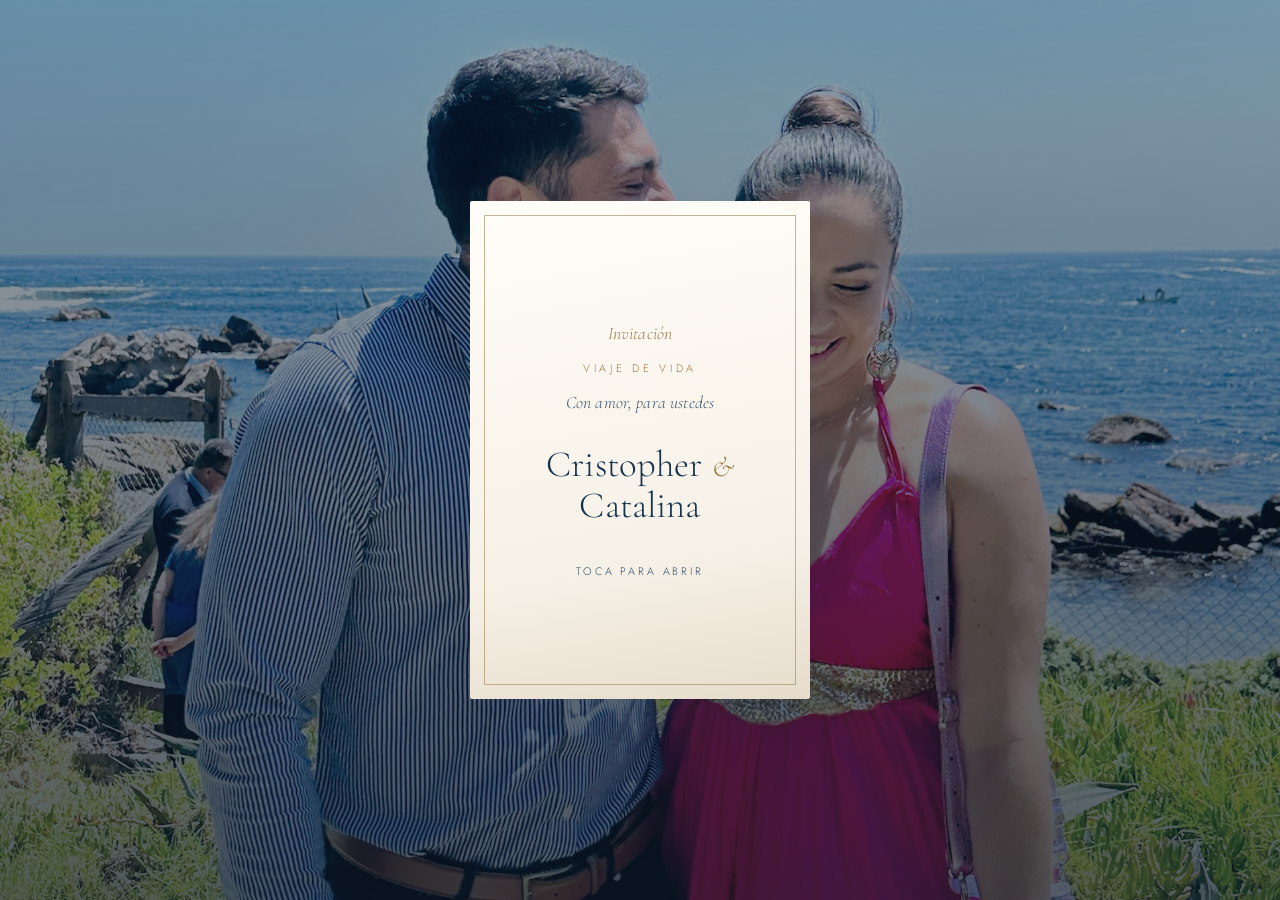
==== commit d258feb7: "Lay out invitation as a full-width page with photo backgrounds Photo sections span the screen with a" ====
--- a/invitacion/index.html
+++ b/invitacion/index.html
@@ -13,7 +13,7 @@
 <body>
 
   <!-- 1. Tapa del pasaporte -->
-  <section id="tapa" class="escena escena--tapa" aria-label="Pasaporte cerrado">
+  <section id="tapa" class="escena escena--tapa fondo" style="--fondo: url('fotos/mar.jpg')" aria-label="Pasaporte cerrado">
     <button class="pasaporte-tapa" id="abrirPasaporte" type="button">
       <span class="tapa__emblema">Invitación</span>
       <span class="tapa__titulo">Viaje de vida</span>
@@ -47,7 +47,7 @@
     </section>
 
     <!-- 3. Sellos: cada recuerdo es un sello -->
-    <section class="sellos" aria-labelledby="t-sellos">
+    <section class="sellos fondo" style="--fondo: url('fotos/dunas.jpg')" aria-labelledby="t-sellos">
       <h2 id="t-sellos" class="titulo-seccion">Nuestros viajes</h2>
       <p class="instruccion">Toca cada sello para ver el recuerdo. Cada uno guarda una sorpresa.</p>
       <div id="listaSellos" class="lista-sellos"></div>
@@ -55,7 +55,7 @@
     </section>
 
     <!-- 4. Vuelo al destino -->
-    <section class="vuelo" aria-labelledby="t-vuelo">
+    <section class="vuelo fondo" style="--fondo: url('fotos/globo.jpg')" aria-labelledby="t-vuelo">
       <h2 id="t-vuelo" class="titulo-seccion">Nuestro vuelo</h2>
       <div class="ruta" id="ruta" aria-label="Ruta del vuelo">
         <div class="ruta__linea">
@@ -142,12 +142,15 @@
       </div>
     </section>
 
-    <section class="galeria reveal" aria-labelledby="t-galeria">
-      <h2 id="t-galeria" class="titulo-seccion titulo-seccion--pequeno">Nuestra aventura</h2>
-      <div class="galeria__grid">
-        <img src="fotos/parque.jpg" alt="Nosotros en un parque con palmas altas" loading="lazy" onerror="this.hidden=true">
-        <img src="fotos/elefante.jpg" alt="Nosotros acariciando un elefante" loading="lazy" onerror="this.hidden=true">
-        <img src="fotos/ascensor.jpg" alt="Selfie juntos con nuestro perrito" loading="lazy" onerror="this.hidden=true">
+    <section class="galeria reveal" aria-label="Nuestra aventura">
+      <div class="banda" style="--fondo: url('fotos/parque.jpg')">
+        <h2 class="titulo-seccion" id="t-galeria">Nuestra aventura</h2>
+      </div>
+      <div class="banda" style="--fondo: url('fotos/elefante.jpg')">
+        <p class="etiqueta">Viajar juntos</p>
+      </div>
+      <div class="banda" style="--fondo: url('fotos/ascensor.jpg')">
+        <p class="etiqueta">Siempre de la mano</p>
       </div>
     </section>
 
--- a/invitacion/styles.css
+++ b/invitacion/styles.css
@@ -140,12 +140,24 @@
 }
 
 /* ---------- Estructura ---------- */
+/* Diseño de página: secciones a todo el ancho, contenido centrado en 680px */
 .viaje {
+  padding: 0 0 88px;
+  animation: entrada 1s ease both;
+}
+.viaje > section {
   max-width: 680px;
-  margin: 0 auto;
-  padding: 48px 20px 88px;
-  animation: entrada 1s ease both;
-}
+  margin-inline: auto;
+  padding-inline: 20px;
+}
+.viaje > section.fondo,
+.viaje > section.galeria {
+  max-width: none;
+  padding-inline: 0;
+}
+.viaje > section.fondo > * { max-width: 680px; margin-inline: auto; padding-inline: 20px; }
+.viaje > section.galeria > .banda { padding-inline: max(28px, calc((100% - 680px) / 2 + 20px)); }
+.viaje > section:first-child { padding-top: 48px; }
 @keyframes entrada {
   from { opacity: 0; transform: translateY(12px); }
   to   { opacity: 1; transform: none; }
@@ -425,17 +437,77 @@
 }
 .gracias__titulo { font-size: 2rem; font-style: italic; color: var(--azul); margin-bottom: 8px; }
 
-/* ---------- Galería ---------- */
-.galeria { text-align: center; }
-.galeria__grid { display: grid; grid-template-columns: repeat(3, 1fr); gap: 10px; }
-.galeria__grid img {
-  width: 100%;
-  aspect-ratio: 3 / 4;
-  object-fit: cover;
-  filter: saturate(.8);
-  transition: filter .6s ease;
-}
-.galeria__grid img:hover { filter: saturate(1); }
+/* ---------- Fotografías como fondo ---------- */
+/* Cualquier bloque con .fondo recibe su foto en --fondo y un velo que deja
+   el texto legible. El velo es marfil (claro) o azul (oscuro) según el bloque. */
+.fondo { position: relative; isolation: isolate; overflow: hidden; }
+.fondo::before {
+  content: "";
+  position: absolute;
+  inset: 0;
+  z-index: -2;
+  background: var(--fondo) center / cover no-repeat;
+  filter: saturate(.75) contrast(1.02);
+}
+.fondo::after {
+  content: "";
+  position: absolute;
+  inset: 0;
+  z-index: -1;
+  background: linear-gradient(180deg,
+    color-mix(in srgb, var(--marfil) 90%, transparent) 0%,
+    color-mix(in srgb, var(--marfil) 94%, transparent) 100%);
+}
+.fondo--oscuro::after {
+  background: linear-gradient(180deg,
+    rgba(12, 26, 42, .45) 0%,
+    rgba(12, 26, 42, .82) 100%);
+}
+.fondo--oscuro { color: #f3ead8; }
+.fondo--oscuro .titulo-seccion,
+.fondo--oscuro .etiqueta { color: #f3ead8; }
+
+.sellos.fondo,
+.vuelo.fondo { padding-block: 80px; }
+
+/* Portada: foto a pantalla completa con velo azul */
+.escena--tapa.fondo::after {
+  background: linear-gradient(180deg, rgba(12,26,42,.35), rgba(12,26,42,.7));
+}
+
+/* Galería: bandas a ancho completo con foto de fondo */
+.galeria { display: grid; }
+.banda {
+  position: relative;
+  isolation: isolate;
+  overflow: hidden;
+  height: 62vh;
+  min-height: 340px;
+  display: flex;
+  align-items: flex-end;
+  padding: 32px 28px;
+  color: #f3ead8;
+}
+.banda::before {
+  content: "";
+  position: absolute;
+  inset: 0;
+  z-index: -2;
+  background: var(--fondo) center / cover no-repeat;
+  transform: scale(1.04);
+  transition: transform 6s ease;
+}
+.banda:hover::before { transform: scale(1.1); }
+.banda::after {
+  content: "";
+  position: absolute;
+  inset: 0;
+  z-index: -1;
+  background: linear-gradient(180deg, rgba(12,26,42,0) 35%, rgba(12,26,42,.78) 100%);
+}
+.banda .etiqueta,
+.banda .titulo-seccion { color: #f3ead8; text-align: left; margin: 0; }
+.banda .titulo-seccion { font-size: 2.4rem; }
 
 .pie { text-align: center; padding-top: 48px; font-family: var(--serif); font-style: italic; font-size: 1.1rem; color: var(--azul-suave); }
 
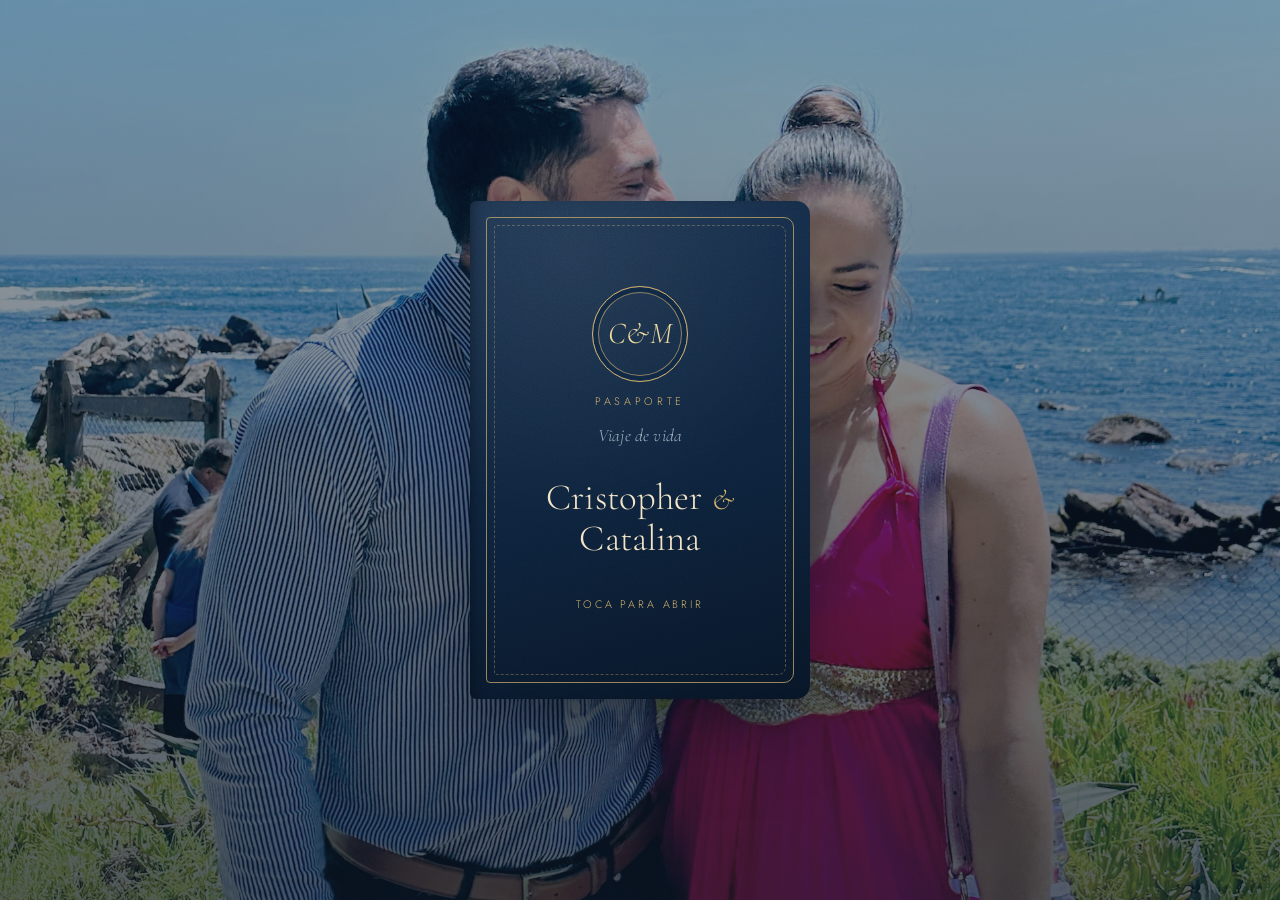
==== commit 799d9cd3: "Make the entrance a navy passport cover with gold details Co-Authored-By: Claude Haiku 5.5 <noreply@" ====
--- a/invitacion/index.html
+++ b/invitacion/index.html
@@ -15,9 +15,9 @@
   <!-- 1. Tapa del pasaporte -->
   <section id="tapa" class="escena escena--tapa fondo" style="--fondo: url('fotos/mar.jpg')" aria-label="Pasaporte cerrado">
     <button class="pasaporte-tapa" id="abrirPasaporte" type="button">
-      <span class="tapa__emblema">Invitación</span>
-      <span class="tapa__titulo">Viaje de vida</span>
-      <span class="tapa__sub">Con amor, para ustedes</span>
+      <span class="tapa__emblema" aria-hidden="true">C&amp;M</span>
+      <span class="tapa__titulo">Pasaporte</span>
+      <span class="tapa__sub">Viaje de vida</span>
       <span class="tapa__nombres">Cristopher <em>&amp;</em> Catalina</span>
       <span class="tapa__hint">Toca para abrir</span>
     </button>
--- a/invitacion/styles.css
+++ b/invitacion/styles.css
@@ -546,3 +546,45 @@
   *, *::before, *::after { animation: none !important; transition: none !important; }
   .reveal { opacity: 1; transform: none; }
 }
+
+/* ---------- Portada: pasaporte de cuero azul marino con detalles dorados ---------- */
+.pasaporte-tapa {
+  background:
+    url("data:image/svg+xml;utf8,<svg xmlns='http://www.w3.org/2000/svg' width='160' height='160'><filter id='n'><feTurbulence type='fractalNoise' baseFrequency='.9' numOctaves='2' stitchTiles='stitch'/><feColorMatrix values='0 0 0 0 0  0 0 0 0 0  0 0 0 0 0  0 0 0 .22 0'/></filter><rect width='100%' height='100%' filter='url(%23n)'/></svg>"),
+    radial-gradient(120% 90% at 30% 10%, rgba(255,255,255,.08), transparent 60%),
+    linear-gradient(165deg, #1d3a5c 0%, #112a48 55%, #0a1a2e 100%);
+  color: #e8cf93;
+  border-radius: 6px 14px 14px 6px;
+  box-shadow: 0 40px 70px -24px rgba(5,14,26,.7), inset 10px 0 18px -12px rgba(0,0,0,.6);
+}
+.pasaporte-tapa::before {
+  inset: 16px;
+  border: 1px solid rgba(214,180,110,.7);
+  border-radius: 4px 10px 10px 4px;
+}
+.pasaporte-tapa::after {
+  content: "";
+  position: absolute;
+  inset: 24px;
+  border: 1px dashed rgba(214,180,110,.35);
+  border-radius: 3px 8px 8px 3px;
+  pointer-events: none;
+}
+.tapa__emblema {
+  display: grid;
+  place-items: center;
+  width: 96px;
+  height: 96px;
+  border-radius: 50%;
+  border: 1px solid #d6b46e;
+  font-family: var(--serif);
+  font-size: 1.9rem;
+  font-style: italic;
+  color: #f0d99c;
+  box-shadow: inset 0 0 0 5px #112a48, inset 0 0 0 6px rgba(214,180,110,.6);
+}
+.tapa__titulo { color: #d6b46e; }
+.tapa__sub { color: #c9d4e2; }
+.tapa__nombres { color: #f3e6c8; }
+.tapa__nombres em { color: #d6b46e; }
+.tapa__hint { color: #d6b46e; }
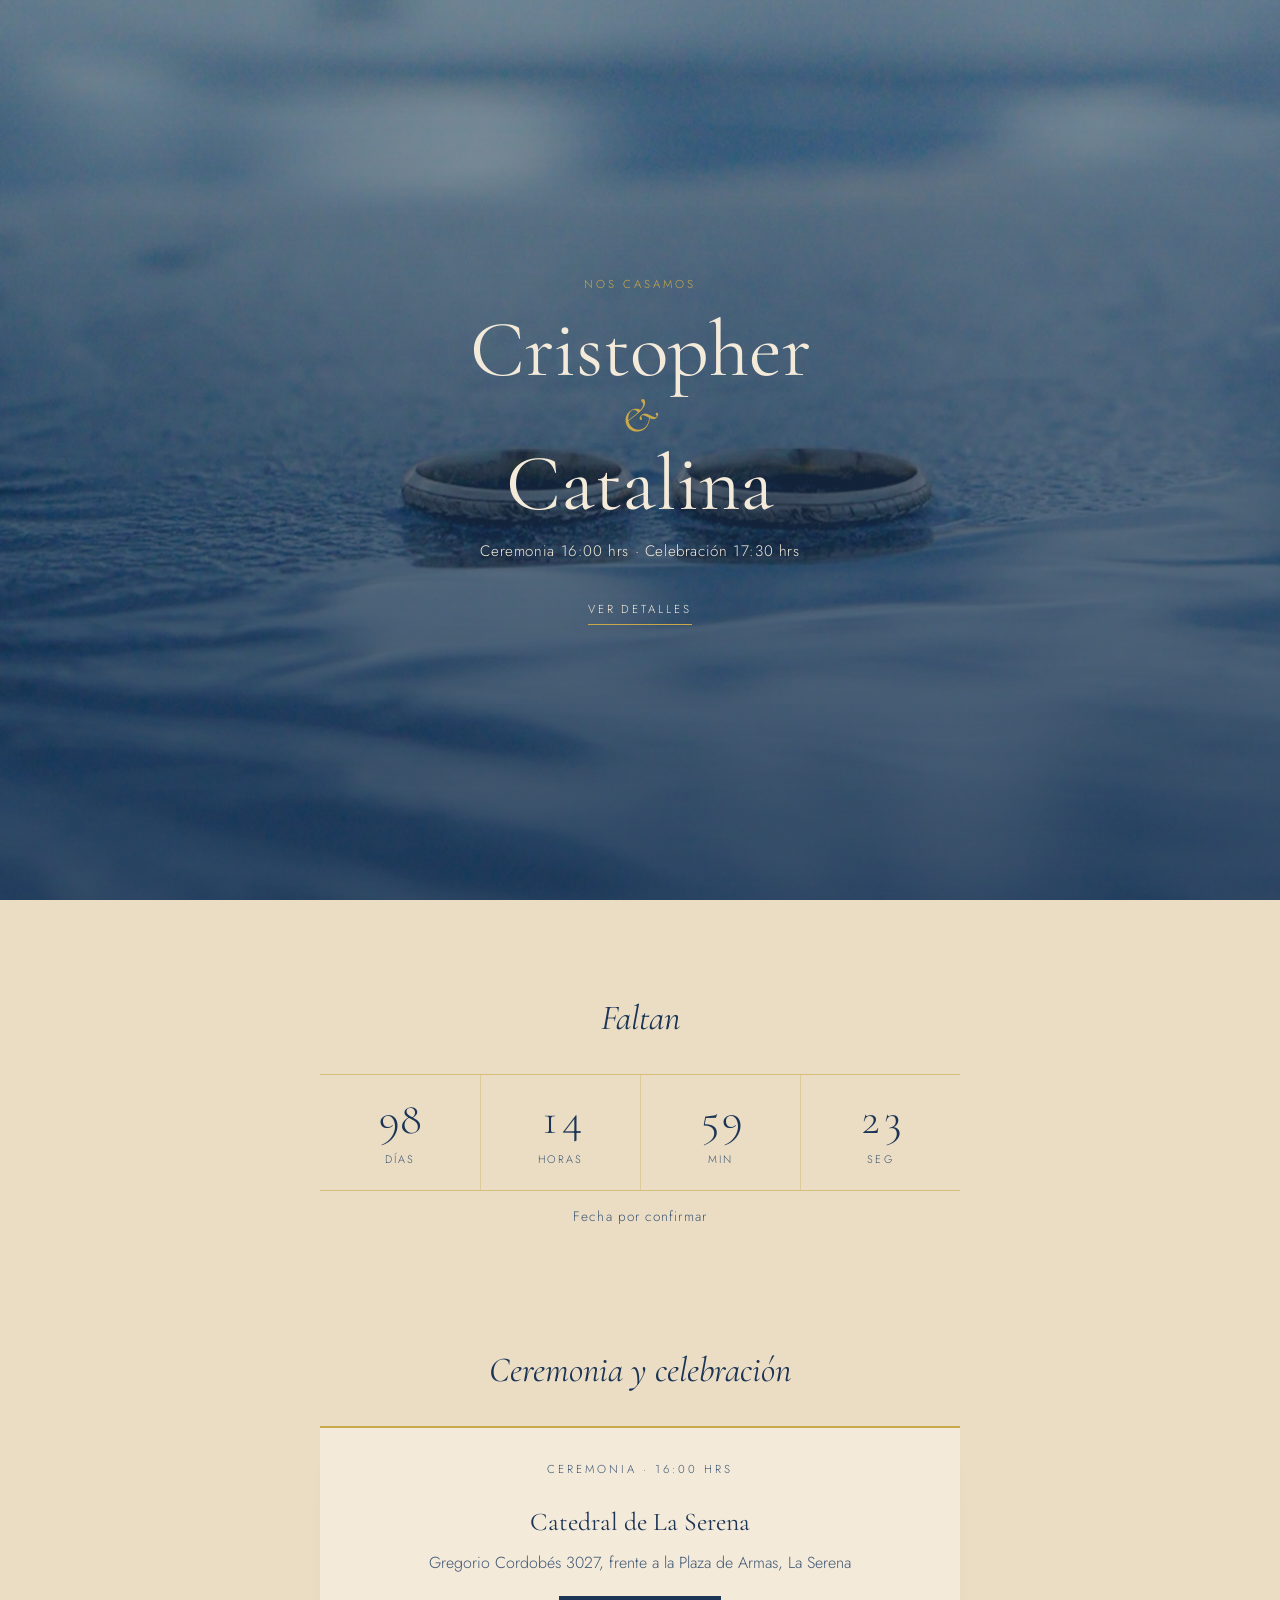
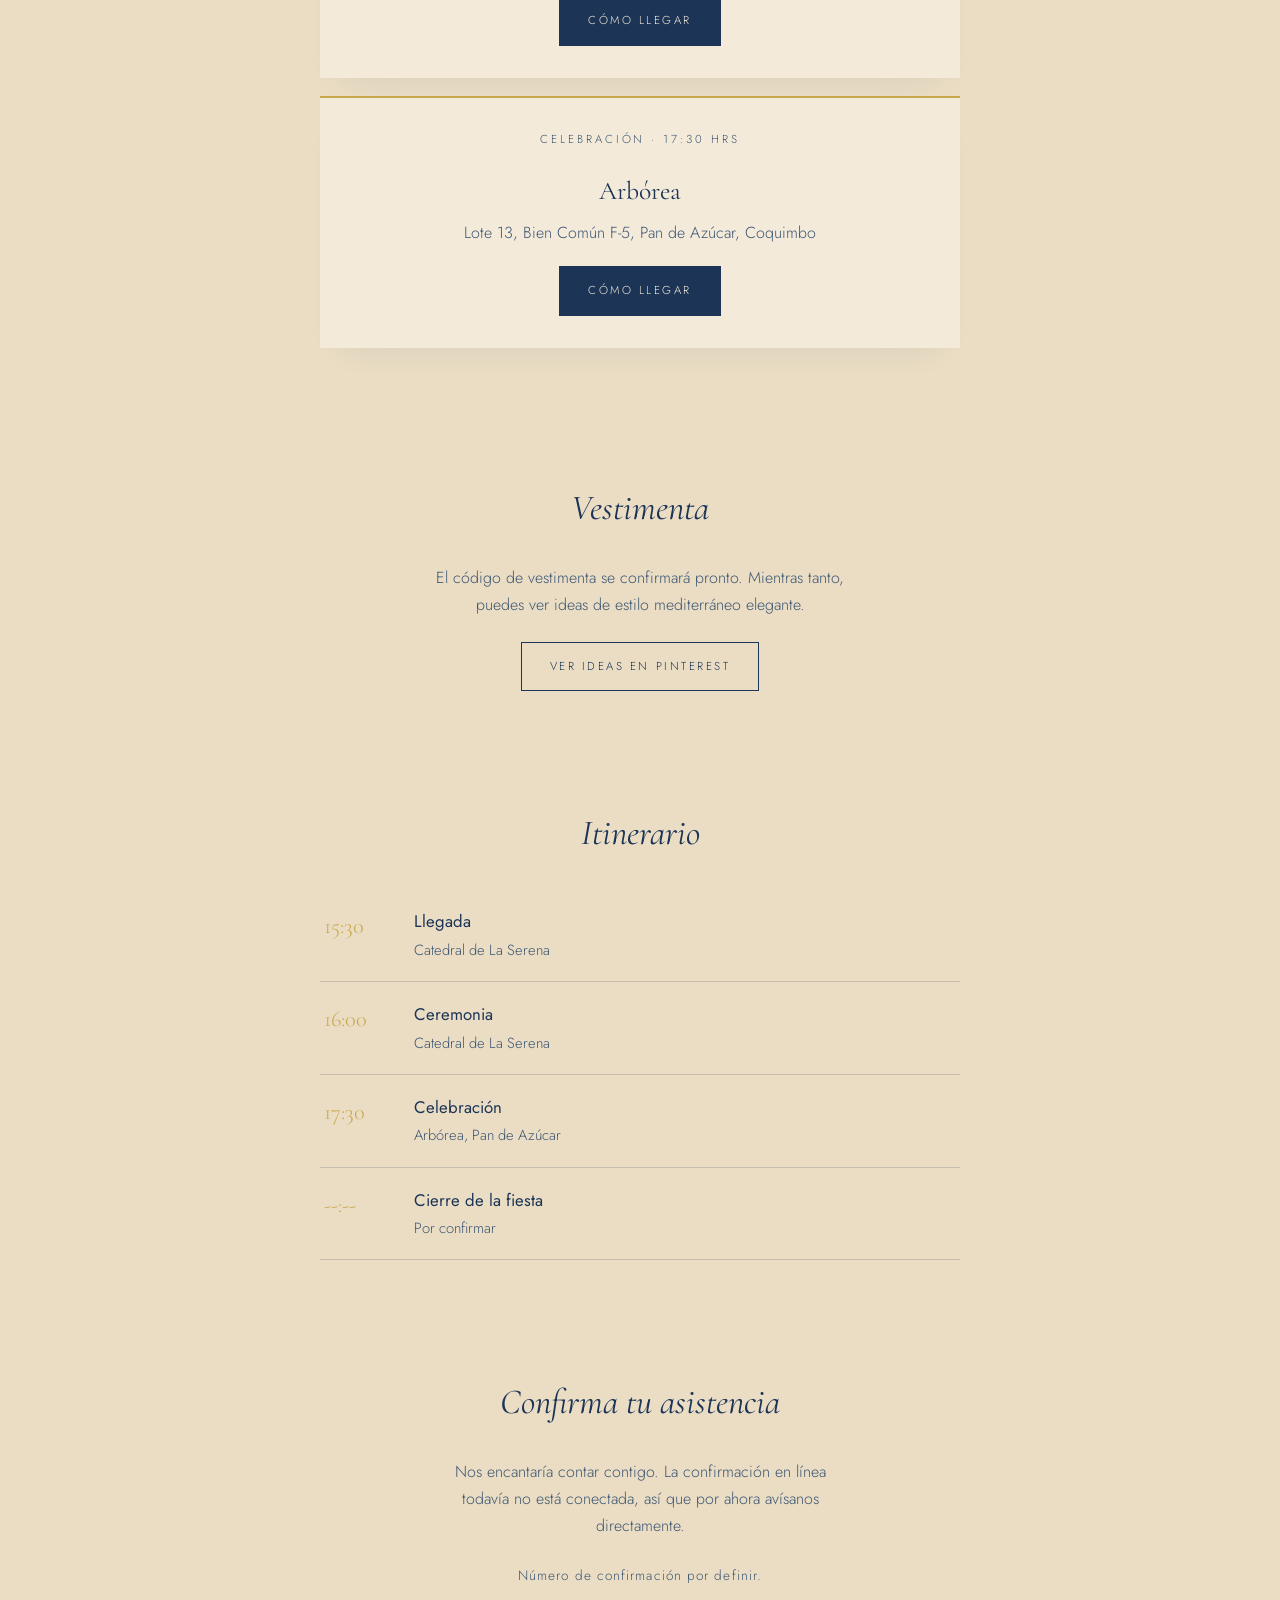
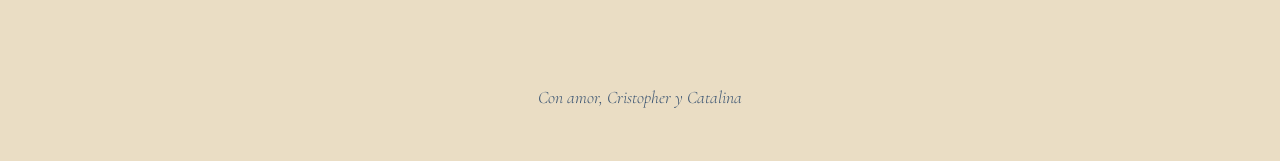
==== commit 17119d24: "Replace the invitation with a sober Mediterranean maqueta Full rebuild: rings photo cover with stagg" ====
--- a/invitacion/index.html
+++ b/invitacion/index.html
@@ -3,8 +3,8 @@
 <head>
   <meta charset="utf-8">
   <meta name="viewport" content="width=device-width, initial-scale=1">
-  <title>Pasaporte de Boda · Cristopher & Catalina</title>
-  <meta name="description" content="Estás invitado al inicio de nuestro viaje de vida.">
+  <title>Cristopher & Catalina · Boda</title>
+  <meta name="description" content="Invitación de boda de Cristopher y Catalina: ceremonia, celebración, vestimenta e itinerario.">
   <link rel="preconnect" href="https://fonts.googleapis.com">
   <link rel="preconnect" href="https://fonts.gstatic.com" crossorigin>
   <link rel="stylesheet" href="https://fonts.googleapis.com/css2?family=Cormorant+Garamond:ital,wght@0,400;0,500;1,400;1,500&family=Jost:wght@300;400&display=swap">
@@ -12,156 +12,88 @@
 </head>
 <body>
 
-  <!-- 1. Tapa del pasaporte -->
-  <section id="tapa" class="escena escena--tapa fondo" style="--fondo: url('fotos/mar.jpg')" aria-label="Pasaporte cerrado">
-    <button class="pasaporte-tapa" id="abrirPasaporte" type="button">
-      <span class="tapa__emblema" aria-hidden="true">C&amp;M</span>
-      <span class="tapa__titulo">Pasaporte</span>
-      <span class="tapa__sub">Viaje de vida</span>
-      <span class="tapa__nombres">Cristopher <em>&amp;</em> Catalina</span>
-      <span class="tapa__hint">Toca para abrir</span>
-    </button>
-  </section>
+  <!-- Portada -->
+  <header class="portada" id="inicio">
+    <div class="portada__contenido">
+      <p class="etiqueta anim" style="--d:.1s">Nos casamos</p>
+      <h1 class="portada__nombres anim" style="--d:.3s">
+        <span>Cristopher</span>
+        <em>&amp;</em>
+        <span>Catalina</span>
+      </h1>
+      <p class="portada__fecha anim" style="--d:.6s">Ceremonia 16:00 hrs · Celebración 17:30 hrs</p>
+      <a class="portada__ir anim" style="--d:.8s" href="#ceremonia">Ver detalles</a>
+    </div>
+  </header>
 
-  <main id="viaje" class="viaje" hidden>
+  <main>
 
-    <!-- 2. Página de datos del viajero -->
-    <section class="pagina pagina--datos" aria-labelledby="t-datos">
-      <p class="pagina__cabecera">Pasaporte · Viaje de vida</p>
-      <div class="datos">
-        <div class="datos__foto">
-          <img src="fotos/anillos.jpg" alt="Anillos de Cristopher y Catalina" onerror="this.parentElement.classList.add('sin-foto')">
-        </div>
-        <dl class="datos__lista">
-          <div><dt>Tipo</dt><dd>Viajero especial</dd></div>
-          <div><dt>Nombres</dt><dd id="nombreViajero">Escribe tu nombre</dd></div>
-          <div><dt>Paradas</dt><dd id="destinoTexto"></dd></div>
-          <div><dt>Salida</dt><dd id="salidaTexto"></dd></div>
-          <div><dt>Motivo</dt><dd>Casamiento</dd></div>
-        </dl>
+    <!-- Cuenta regresiva -->
+    <section class="bloque bloque--centro reveal" aria-labelledby="t-cuenta">
+      <h2 id="t-cuenta" class="titulo">Faltan</h2>
+      <div class="cuenta" id="cuenta" role="timer" aria-label="Cuenta regresiva">
+        <div><span data-k="dias">--</span><small>días</small></div>
+        <div><span data-k="horas">--</span><small>horas</small></div>
+        <div><span data-k="minutos">--</span><small>min</small></div>
+        <div><span data-k="segundos">--</span><small>seg</small></div>
       </div>
-      <label class="campo-viajero">
-        <span>Escribe tu nombre para sellar tu pasaporte</span>
-        <input id="inputNombre" type="text" maxlength="40" autocomplete="name" placeholder="Tu nombre">
-      </label>
+      <p class="nota">Fecha por confirmar</p>
     </section>
 
-    <!-- 3. Sellos: cada recuerdo es un sello -->
-    <section class="sellos fondo" style="--fondo: url('fotos/dunas.jpg')" aria-labelledby="t-sellos">
-      <h2 id="t-sellos" class="titulo-seccion">Nuestros viajes</h2>
-      <p class="instruccion">Toca cada sello para ver el recuerdo. Cada uno guarda una sorpresa.</p>
-      <div id="listaSellos" class="lista-sellos"></div>
-      <p class="progreso" id="progreso" aria-live="polite"></p>
+    <!-- Ceremonia y celebración -->
+    <section class="bloque" id="ceremonia" aria-labelledby="t-ceremonia">
+      <h2 id="t-ceremonia" class="titulo reveal">Ceremonia y celebración</h2>
+
+      <article class="lugar reveal">
+        <p class="etiqueta">Ceremonia · 16:00 hrs</p>
+        <h3>Catedral de La Serena</h3>
+        <p>Gregorio Cordobés 3027, frente a la Plaza de Armas, La Serena</p>
+        <a class="boton" target="_blank" rel="noopener"
+           href="https://www.google.com/maps/search/?api=1&amp;query=Catedral+de+La+Serena+Gregorio+Cordobes+3027">Cómo llegar</a>
+      </article>
+
+      <article class="lugar reveal">
+        <p class="etiqueta">Celebración · 17:30 hrs</p>
+        <h3>Arbórea</h3>
+        <p>Lote 13, Bien Común F-5, Pan de Azúcar, Coquimbo</p>
+        <a class="boton" target="_blank" rel="noopener"
+           href="https://www.google.com/maps/search/?api=1&amp;query=Lote+13+Bien+Comun+F-5+Pan+de+Azucar+Coquimbo">Cómo llegar</a>
+      </article>
     </section>
 
-    <!-- 4. Vuelo al destino -->
-    <section class="vuelo fondo" style="--fondo: url('fotos/globo.jpg')" aria-labelledby="t-vuelo">
-      <h2 id="t-vuelo" class="titulo-seccion">Nuestro vuelo</h2>
-      <div class="ruta" id="ruta" aria-label="Ruta del vuelo">
-        <div class="ruta__linea">
-          <span class="ruta__estela" id="estela" aria-hidden="true"></span>
-          <span class="ruta__parada ruta__parada--origen">Hoy</span>
-          <span class="ruta__parada ruta__parada--1" id="rutaParada1">Ceremonia</span>
-          <span class="ruta__parada ruta__parada--2" id="rutaParada2">Fiesta</span>
-          <button class="avion" id="avion" type="button" aria-label="Despegar el avión" disabled>✈</button>
-        </div>
-      </div>
-      <p class="instruccion" id="vueloTexto">Completa tu pasaporte para despegar.</p>
-      <div id="destinoRevelado"></div>
-    </section>
-
-    <!-- 5. Tarjeta de embarque: invitación final -->
-    <section class="embarque" id="embarque" aria-labelledby="t-embarque" hidden>
-      <h2 id="t-embarque" class="pregunta">¿Quieres formar parte del inicio de nuestro viaje de vida?</h2>
-      <div class="botones-pregunta">
-        <button class="btn" id="siQuiero" type="button">Sí, quiero</button>
-        <button class="btn btn--ghost" id="conGusto" type="button">Con gusto</button>
-      </div>
-
-      <article class="tarjeta" id="tarjeta" hidden>
-        <header class="tarjeta__cabecera">
-          <span>Tarjeta de embarque</span>
-          <span id="tarjetaVuelo">VUELO 2027</span>
-        </header>
-        <div class="tarjeta__cuerpo">
-          <div><small>Pasajero</small><strong id="tarjetaNombre">—</strong></div>
-          <div><small>Fecha</small><strong id="tarjetaFecha">—</strong></div>
-          <div><small>Asiento</small><strong>14A</strong></div>
-          <div class="tarjeta__ancho"><small>Parada 1</small><strong id="tarjetaParada1">—</strong></div>
-          <div class="tarjeta__ancho"><small>Parada 2</small><strong id="tarjetaParada2">—</strong></div>
-        </div>
-        <div class="tarjeta__acciones">
-          <button class="btn btn--ghost" id="agendar" type="button">Guardar en calendario</button>
-          <a class="btn btn--ghost" id="comoLlegar1" href="#" target="_blank" rel="noopener">Cómo llegar a la ceremonia</a>
-          <a class="btn btn--ghost" id="comoLlegar2" href="#" target="_blank" rel="noopener">Cómo llegar a la fiesta</a>
-        </div>
-      </article>
-
-      <div class="cuenta" id="cuenta" role="timer" aria-label="Cuenta regresiva al viaje">
-        <div><span data-k="dias">00</span><small>días</small></div>
-        <div><span data-k="horas">00</span><small>horas</small></div>
-        <div><span data-k="minutos">00</span><small>min</small></div>
-        <div><span data-k="segundos">00</span><small>seg</small></div>
-      </div>
-
-      <!-- RSVP -->
-      <form id="rsvp" class="rsvp" novalidate>
-        <h3 class="titulo-seccion titulo-seccion--pequeno">Confirma tu lugar a bordo</h3>
-        <label class="campo">
-          <span>Nombre</span>
-          <input name="nombre" type="text" autocomplete="name" maxlength="80">
-        </label>
-        <fieldset class="campo campo--opciones">
-          <legend>¿Viajas con nosotros?</legend>
-          <label><input type="radio" name="asiste" value="si"> Sí, allí estaré</label>
-          <label><input type="radio" name="asiste" value="no"> No podré ir</label>
-        </fieldset>
-        <label class="campo" id="campoPersonas">
-          <span>Número de pasajeros</span>
-          <select name="personas">
-            <option value="1">1</option>
-            <option value="2">2</option>
-            <option value="3">3</option>
-            <option value="4">4</option>
-          </select>
-        </label>
-        <label class="campo">
-          <span>Alergias o restricciones alimentarias</span>
-          <input name="alergias" type="text" maxlength="120">
-        </label>
-        <label class="campo">
-          <span>Un mensaje para los novios</span>
-          <textarea name="mensaje" rows="3" maxlength="300"></textarea>
-        </label>
-        <p class="rsvp__error" id="rsvpError" role="alert" hidden></p>
-        <button class="btn btn--full" type="submit">Confirmar</button>
-      </form>
-      <div class="rsvp__gracias" id="gracias" hidden>
-        <p class="gracias__titulo">¡Buen viaje!</p>
-        <p id="graciasTexto"></p>
+    <!-- Vestimenta -->
+    <section class="bloque" aria-labelledby="t-vestimenta">
+      <h2 id="t-vestimenta" class="titulo reveal">Vestimenta</h2>
+      <p class="texto reveal">El código de vestimenta se confirmará pronto. Mientras tanto, puedes ver ideas de estilo mediterráneo elegante.</p>
+      <div class="acciones reveal">
+        <a class="boton boton--suave" target="_blank" rel="noopener"
+           href="https://www.pinterest.com/search/pins/?q=vestimenta%20boda%20mediterranea%20elegante">Ver ideas en Pinterest</a>
       </div>
     </section>
 
-    <section class="galeria reveal" aria-label="Nuestra aventura">
-      <div class="banda" style="--fondo: url('fotos/parque.jpg')">
-        <h2 class="titulo-seccion" id="t-galeria">Nuestra aventura</h2>
-      </div>
-      <div class="banda" style="--fondo: url('fotos/elefante.jpg')">
-        <p class="etiqueta">Viajar juntos</p>
-      </div>
-      <div class="banda" style="--fondo: url('fotos/ascensor.jpg')">
-        <p class="etiqueta">Siempre de la mano</p>
-      </div>
+    <!-- Itinerario -->
+    <section class="bloque" aria-labelledby="t-itinerario">
+      <h2 id="t-itinerario" class="titulo reveal">Itinerario</h2>
+      <ol class="itinerario">
+        <li class="reveal"><time>15:30</time><div><strong>Llegada</strong><span>Catedral de La Serena</span></div></li>
+        <li class="reveal"><time>16:00</time><div><strong>Ceremonia</strong><span>Catedral de La Serena</span></div></li>
+        <li class="reveal"><time>17:30</time><div><strong>Celebración</strong><span>Arbórea, Pan de Azúcar</span></div></li>
+        <li class="reveal"><time>--:--</time><div><strong>Cierre de la fiesta</strong><span>Por confirmar</span></div></li>
+      </ol>
     </section>
 
-    <footer class="pie">Con amor, Cristopher y Catalina</footer>
+    <!-- Confirmación -->
+    <section class="bloque bloque--centro" aria-labelledby="t-rsvp">
+      <h2 id="t-rsvp" class="titulo reveal">Confirma tu asistencia</h2>
+      <p class="texto reveal">Nos encantaría contar contigo. La confirmación en línea todavía no está conectada, así que por ahora avísanos directamente.</p>
+      <p class="nota reveal">Número de confirmación por definir.</p>
+    </section>
+
   </main>
 
-  <!-- Sello secreto: aparece al completar todos los sellos -->
-  <div class="sorpresa" id="sorpresa" hidden>
-    <p class="sorpresa__texto" id="sorpresaTexto"></p>
-    <button class="btn btn--ghost" id="cerrarSorpresa" type="button">Cerrar</button>
-  </div>
+  <footer class="pie">
+    <p>Con amor, Cristopher y Catalina</p>
+  </footer>
 
   <script src="script.js"></script>
 </body>
--- a/invitacion/styles.css
+++ b/invitacion/styles.css
@@ -1,38 +1,14 @@
-/* Mediterráneo elegante: marfil cálido, azul profundo, bronce y piedra.
-   Tipografía: Cormorant Garamond (títulos) + Jost (texto y etiquetas). */
+/* Invitación mediterránea sobria: arena, azul marino y dorado. */
 :root {
-  --marfil: #f6f1e7;
-  --piedra: #e7dccb;
-  --bronce: #9c7a46;
-  --azul: #15324f;
-  --azul-suave: #34506c;
-  --tinta: #1d2530;
-  --sombra: rgba(21, 50, 79, .14);
-  --serif: "Cormorant Garamond", "Garamond", Georgia, serif;
+  --arena: #EADDC4;
+  --arena-clara: #F4EADA;
+  --azul: #1C3557;
+  --azul-suave: #3D5673;
+  --dorado: #C9A84C;
+  --tinta: #1D2530;
+  --sombra: rgba(28, 53, 87, .14);
+  --serif: "Cormorant Garamond", Garamond, Georgia, serif;
   --sans: "Jost", "Helvetica Neue", Arial, sans-serif;
-}
-
-@media (prefers-color-scheme: dark) {
-  :root:not([data-theme="light"]) {
-    --marfil: #111a24;
-    --piedra: #1a2633;
-    --bronce: #c9a46a;
-    --azul: #e9e1d2;
-    --azul-suave: #b9c3cf;
-    --tinta: #efe9dd;
-    --sombra: rgba(0, 0, 0, .4);
-    color-scheme: dark;
-  }
-}
-:root[data-theme="dark"] {
-  --marfil: #111a24;
-  --piedra: #1a2633;
-  --bronce: #c9a46a;
-  --azul: #e9e1d2;
-  --azul-suave: #b9c3cf;
-  --tinta: #efe9dd;
-  --sombra: rgba(0, 0, 0, .4);
-  color-scheme: dark;
 }
 
 * { box-sizing: border-box; }
@@ -40,551 +16,188 @@
 
 body {
   margin: 0;
-  background: var(--marfil);
+  background: var(--arena);
   color: var(--tinta);
   font-family: var(--sans);
   font-weight: 300;
   font-size: 16px;
   line-height: 1.7;
-  letter-spacing: .01em;
   -webkit-font-smoothing: antialiased;
   overflow-x: hidden;
 }
 
-h1, h2, h3 { font-family: var(--serif); font-weight: 400; text-wrap: balance; margin: 0; }
+h1, h2, h3 { font-family: var(--serif); font-weight: 400; margin: 0; text-wrap: balance; }
 p { margin: 0; }
 
-/* Etiqueta pequeña en mayúsculas espaciadas */
-.etiqueta,
-.pagina__cabecera,
-.datos__lista dt,
-.sello__info small,
-.tarjeta__cabecera,
-.tarjeta__cuerpo small,
-.cuenta small {
-  font-family: var(--sans);
+/* ---------- Etiquetas y botones ---------- */
+.etiqueta {
   font-size: .72rem;
-  font-weight: 400;
-  letter-spacing: .24em;
-  text-transform: uppercase;
-  color: var(--bronce);
-}
-
-/* ---------- Portada ---------- */
-.escena--tapa {
+  letter-spacing: .26em;
+  text-transform: uppercase;
+  color: var(--dorado);
+}
+.boton {
+  display: inline-block;
+  padding: 14px 28px;
+  font-size: .72rem;
+  letter-spacing: .22em;
+  text-transform: uppercase;
+  text-decoration: none;
+  color: var(--arena-clara);
+  background: var(--azul);
+  border: 1px solid var(--azul);
+  transition: transform .35s ease, background .35s ease, color .35s ease, box-shadow .35s ease;
+}
+.boton:hover,
+.boton:focus-visible {
+  transform: translateY(-2px);
+  box-shadow: 0 12px 24px -12px var(--sombra);
+  outline: none;
+}
+.boton:focus-visible { outline: 1px solid var(--dorado); outline-offset: 4px; }
+.boton--suave { background: transparent; color: var(--azul); }
+.boton--suave:hover { background: var(--azul); color: var(--arena-clara); }
+
+/* ---------- Portada: fotografía de fondo con velo ---------- */
+.portada {
+  position: relative;
   min-height: 100vh;
   min-height: 100dvh;
   display: grid;
   place-items: center;
-  padding: 24px 16px;
-  background:
-    radial-gradient(120% 80% at 50% 0%, #fffdf8 0%, var(--marfil) 55%, var(--piedra) 100%);
-  transition: opacity .9s ease, visibility .9s;
-}
-.escena--tapa.is-saliendo { opacity: 0; visibility: hidden; transition-delay: .5s; }
-.escena--tapa.is-saliendo .pasaporte-tapa {
-  transform: rotateY(-100deg);
-  transition: transform 1s cubic-bezier(.5,0,.2,1);
-}
-
-/* Sobre de papel con borde de bronce */
-.pasaporte-tapa {
-  all: unset;
-  box-sizing: border-box;
-  cursor: pointer;
-  width: min(340px, 86vw);
-  aspect-ratio: 3 / 4.4;
-  display: flex;
-  flex-direction: column;
-  align-items: center;
-  justify-content: center;
-  gap: 10px;
+  padding: 48px 24px;
   text-align: center;
-  padding: 44px 28px;
-  background: linear-gradient(170deg, #fffdf8 0%, var(--marfil) 70%, var(--piedra) 100%);
-  color: var(--azul);
-  border-radius: 2px;
-  box-shadow: 0 30px 60px -20px var(--sombra);
-  position: relative;
-  transform-origin: left center;
-  transition: transform .6s ease, box-shadow .6s ease;
-}
-.pasaporte-tapa::before {
+  color: var(--arena-clara);
+  isolation: isolate;
+  overflow: hidden;
+}
+.portada::before {
   content: "";
   position: absolute;
-  inset: 14px;
-  border: 1px solid color-mix(in srgb, var(--bronce) 55%, transparent);
-  pointer-events: none;
-}
-.pasaporte-tapa:hover,
-.pasaporte-tapa:focus-visible { transform: translateY(-3px); box-shadow: 0 40px 70px -20px var(--sombra); }
-.pasaporte-tapa:focus-visible { outline: 1px solid var(--bronce); outline-offset: 8px; }
-
-.tapa__emblema {
-  font-family: var(--serif);
-  font-style: italic;
-  font-size: 1.1rem;
-  color: var(--bronce);
-}
-.tapa__titulo { font-family: var(--sans); font-size: .68rem; letter-spacing: .34em; text-transform: uppercase; color: var(--bronce); }
-.tapa__sub { font-family: var(--serif); font-style: italic; font-size: 1.1rem; opacity: .8; }
-.tapa__nombres { margin-top: 18px; font-family: var(--serif); font-size: 2.3rem; line-height: 1.1; color: var(--azul); }
-.tapa__nombres em { color: var(--bronce); font-size: .8em; }
-.tapa__hint {
-  margin-top: 26px;
-  font-family: var(--sans);
-  font-size: .68rem;
-  letter-spacing: .26em;
-  text-transform: uppercase;
-  color: var(--azul-suave);
-}
-
-/* ---------- Estructura ---------- */
-/* Diseño de página: secciones a todo el ancho, contenido centrado en 680px */
-.viaje {
-  padding: 0 0 88px;
-  animation: entrada 1s ease both;
-}
-.viaje > section {
-  max-width: 680px;
-  margin-inline: auto;
-  padding-inline: 20px;
-}
-.viaje > section.fondo,
-.viaje > section.galeria {
-  max-width: none;
-  padding-inline: 0;
-}
-.viaje > section.fondo > * { max-width: 680px; margin-inline: auto; padding-inline: 20px; }
-.viaje > section.galeria > .banda { padding-inline: max(28px, calc((100% - 680px) / 2 + 20px)); }
-.viaje > section:first-child { padding-top: 48px; }
-@keyframes entrada {
-  from { opacity: 0; transform: translateY(12px); }
-  to   { opacity: 1; transform: none; }
-}
-.reveal { opacity: 0; transform: translateY(18px); transition: opacity 1s ease, transform 1s ease; }
-.reveal.is-visible { opacity: 1; transform: none; }
-
-.titulo-seccion {
-  font-size: 2rem;
-  font-style: italic;
-  text-align: center;
-  color: var(--azul);
-  margin: 0 0 10px;
-}
-.titulo-seccion--pequeno { font-size: 1.5rem; }
-.instruccion { text-align: center; font-size: .92rem; color: var(--azul-suave); margin: 0 0 24px; }
-
-section + section { margin-top: 72px; }
-
-/* ---------- Página de datos ---------- */
-.pagina {
-  background: #fffdf8;
-  border: 1px solid color-mix(in srgb, var(--bronce) 40%, transparent);
-  padding: 36px 28px 28px;
-  box-shadow: 0 24px 50px -28px var(--sombra);
-}
-.pagina__cabecera {
-  text-align: center;
-  padding-bottom: 16px;
-  margin-bottom: 24px;
-  border-bottom: 1px solid color-mix(in srgb, var(--bronce) 35%, transparent);
-}
-.datos { display: grid; grid-template-columns: 1fr; gap: 24px; align-items: center; }
-.datos__foto {
-  aspect-ratio: 4 / 5;
-  overflow: hidden;
-  background: linear-gradient(160deg, var(--piedra), var(--azul-suave));
-}
-.datos__foto img { width: 100%; height: 100%; object-fit: cover; display: block; }
-.datos__foto.sin-foto img { display: none; }
-.datos__lista { margin: 0; display: grid; gap: 14px; }
-.datos__lista div { border-bottom: 1px solid color-mix(in srgb, var(--bronce) 25%, transparent); padding-bottom: 8px; }
-.datos__lista dd { margin: 4px 0 0; font-family: var(--serif); font-size: 1.3rem; color: var(--azul); }
-
-.campo-viajero { display: grid; gap: 8px; margin-top: 24px; }
-.campo-viajero span { font-size: .85rem; color: var(--azul-suave); }
-
-/* Campos: líneas finas, sin cajas redondeadas */
-.campo-viajero input,
-.campo input[type="text"],
-.campo select,
-.campo textarea {
-  font: inherit;
-  color: var(--tinta);
-  background: transparent;
-  border: 0;
-  border-bottom: 1px solid color-mix(in srgb, var(--bronce) 60%, transparent);
-  border-radius: 0;
-  padding: 10px 2px;
-  width: 100%;
-}
-.campo textarea { resize: vertical; }
-.campo-viajero input:focus-visible,
-.campo input:focus-visible,
-.campo select:focus-visible,
-.campo textarea:focus-visible { outline: none; border-bottom-color: var(--bronce); box-shadow: 0 1px 0 var(--bronce); }
-
-/* ---------- Sellos: fichas de viaje ---------- */
-.lista-sellos { display: grid; gap: 20px; }
-.sello {
-  all: unset;
-  box-sizing: border-box;
-  cursor: pointer;
-  position: relative;
-  display: grid;
-  grid-template-columns: 88px 1fr;
-  gap: 18px;
-  align-items: center;
-  padding: 18px;
-  background: #fffdf8;
-  border: 1px solid color-mix(in srgb, var(--bronce) 30%, transparent);
-  transition: box-shadow .4s ease, border-color .4s ease;
-}
-.sello:hover,
-.sello:focus-visible { box-shadow: 0 18px 36px -22px var(--sombra); border-color: var(--bronce); }
-.sello:focus-visible { outline: 1px solid var(--bronce); outline-offset: 4px; }
-.sello__foto {
-  width: 88px;
-  height: 88px;
-  overflow: hidden;
-  background: linear-gradient(160deg, var(--piedra), var(--azul-suave));
-  border-radius: 44px 44px 2px 2px;
-}
-.sello__foto img { width: 100%; height: 100%; object-fit: cover; display: block; }
-.sello__foto.sin-foto img { display: none; }
-.sello__info strong { display: block; font-family: var(--serif); font-size: 1.35rem; font-weight: 500; color: var(--azul); line-height: 1.2; }
-.sello__texto { display: none; margin-top: 8px; font-size: .95rem; color: var(--tinta); }
-.sello.is-abierto .sello__texto { display: block; }
-
-/* Sello de tinta: discreto, sin rebote */
-.sello__marca {
-  position: absolute;
-  right: 16px;
-  top: 14px;
-  width: 64px;
-  height: 64px;
-  border-radius: 50%;
-  border: 1px solid var(--bronce);
-  color: var(--bronce);
-  display: grid;
-  place-items: center;
-  text-align: center;
-  font-family: var(--sans);
-  font-size: .55rem;
-  letter-spacing: .2em;
-  text-transform: uppercase;
-  opacity: 0;
-  pointer-events: none;
-  transform: rotate(-8deg) scale(1.6);
-}
-.sello.is-sellado .sello__marca { animation: sellar .6s ease forwards; }
-.sello.is-sellado { border-color: var(--bronce); }
-@keyframes sellar {
-  from { opacity: 0; transform: rotate(-8deg) scale(1.6); }
-  to   { opacity: .9; transform: rotate(-8deg) scale(1); }
-}
-.sello.is-sacudido { animation: sacudir .4s ease; }
-@keyframes sacudir {
-  0%, 100% { transform: translateX(0); }
-  25% { transform: translateX(-3px); }
-  75% { transform: translateX(3px); }
-}
-.progreso { text-align: center; font-size: .85rem; letter-spacing: .08em; margin-top: 20px; color: var(--azul-suave); }
-
-/* ---------- Vuelo: trayectoria fina ---------- */
-.ruta { padding: 60px 36px 28px; }
-.ruta__linea {
-  position: relative;
-  height: 1px;
-  background: color-mix(in srgb, var(--bronce) 60%, transparent);
-}
-.ruta__estela {
-  position: absolute;
-  left: 0;
-  top: 0;
-  height: 1px;
-  width: 0;
-  background: var(--azul);
-  transition: width 2.2s cubic-bezier(.5,0,.3,1);
-}
-.ruta__parada {
-  position: absolute;
-  top: -30px;
-  transform: translateX(-50%);
-  font-family: var(--sans);
-  font-size: .66rem;
-  letter-spacing: .22em;
-  text-transform: uppercase;
-  white-space: nowrap;
-  color: var(--azul-suave);
-}
-.ruta__parada--origen { left: 0; }
-.ruta__parada--1 { left: 50%; }
-.ruta__parada--2 { left: 100%; color: var(--azul); font-weight: 400; }
-.ruta__parada--2.is-alcanzada,
-.ruta__parada--1.is-alcanzada { color: var(--bronce); }
-
-.avion {
-  all: unset;
-  cursor: pointer;
-  position: absolute;
-  left: 0;
-  top: 50%;
-  transform: translate(-50%, -50%);
-  width: 40px;
-  height: 40px;
-  border-radius: 50%;
-  border: 1px solid var(--bronce);
-  background: var(--marfil);
-  color: var(--azul);
-  display: grid;
-  place-items: center;
-  font-size: 1rem;
-  transition: left 2.2s cubic-bezier(.5,0,.3,1);
-}
-.avion:focus-visible { outline: 1px solid var(--bronce); outline-offset: 4px; }
-.avion.is-volando { transform: translate(-50%, -50%) rotate(45deg); }
-.avion:disabled { cursor: default; opacity: .5; }
-
-.destino { margin-top: 28px; animation: entrada 1s ease both; }
-.destino__foto {
-  aspect-ratio: 4 / 3;
-  overflow: hidden;
-  background: linear-gradient(160deg, var(--piedra), var(--azul-suave));
-}
-.destino__foto img { width: 100%; height: 100%; object-fit: cover; display: block; }
-.destino__foto.sin-foto img { display: none; }
-.destino__frase { text-align: center; font-family: var(--serif); font-style: italic; font-size: 1.2rem; margin-top: 18px; color: var(--azul); }
-
-/* ---------- Pregunta y tarjeta ---------- */
-.embarque { text-align: center; }
-.pregunta { font-size: 2rem; font-style: italic; color: var(--azul); margin: 0 0 28px; line-height: 1.25; }
-.botones-pregunta { display: flex; gap: 14px; justify-content: center; flex-wrap: wrap; margin-bottom: 36px; }
-
-.btn {
-  display: inline-block;
-  cursor: pointer;
-  font-family: var(--sans);
-  font-size: .72rem;
-  letter-spacing: .24em;
-  text-transform: uppercase;
-  padding: 15px 30px;
-  border: 1px solid var(--azul);
-  background: var(--azul);
-  color: var(--marfil);
-  text-decoration: none;
-  transition: background .4s ease, color .4s ease;
-}
-.btn:hover { background: transparent; color: var(--azul); }
-.btn:focus-visible { outline: 1px solid var(--bronce); outline-offset: 4px; }
-.btn--ghost { background: transparent; color: var(--azul); }
-.btn--ghost:hover { background: var(--azul); color: var(--marfil); }
-.btn--full { width: 100%; margin-top: 8px; }
-
-.tarjeta {
-  text-align: left;
-  background: #fffdf8;
-  max-width: 540px;
-  margin: 0 auto 40px;
-  border: 1px solid color-mix(in srgb, var(--bronce) 40%, transparent);
-  box-shadow: 0 30px 60px -30px var(--sombra);
-  animation: entrada 1s ease both;
-}
-.tarjeta__cabecera {
-  display: flex;
-  justify-content: space-between;
-  padding: 16px 24px;
-  background: var(--azul);
-  color: var(--piedra);
-}
-.tarjeta__cabecera span { color: inherit; }
-.tarjeta__cuerpo {
-  display: grid;
-  grid-template-columns: 1fr 1fr;
-  gap: 20px 24px;
-  padding: 26px 24px;
-  border-bottom: 1px solid color-mix(in srgb, var(--bronce) 30%, transparent);
-}
-.tarjeta__cuerpo strong { display: block; margin-top: 4px; font-family: var(--serif); font-size: 1.2rem; font-weight: 500; color: var(--azul); }
-.tarjeta__ancho { grid-column: 1 / -1; }
-.tarjeta__acciones { display: flex; gap: 10px; justify-content: center; flex-wrap: wrap; padding: 20px 24px; }
-.tarjeta__acciones .btn--ghost { font-size: .66rem; padding: 12px 18px; }
-
-/* ---------- Cuenta regresiva ---------- */
-.cuenta { display: grid; grid-template-columns: repeat(4, 1fr); gap: 0; margin: 0 0 48px; border-top: 1px solid color-mix(in srgb, var(--bronce) 40%, transparent); border-bottom: 1px solid color-mix(in srgb, var(--bronce) 40%, transparent); }
-.cuenta > div { padding: 22px 4px; text-align: center; }
-.cuenta > div + div { border-left: 1px solid color-mix(in srgb, var(--bronce) 25%, transparent); }
-.cuenta span { display: block; font-family: var(--serif); font-size: clamp(2rem, 7vw, 2.8rem); color: var(--azul); line-height: 1; font-variant-numeric: lining-nums tabular-nums; }
-.cuenta small { display: block; margin-top: 8px; }
-
-/* ---------- RSVP ---------- */
-.rsvp { text-align: left; display: grid; gap: 22px; }
-.rsvp > .titulo-seccion--pequeno { text-align: center; }
-.campo { display: grid; gap: 4px; border: 0; margin: 0; padding: 0; }
-.campo > span, .campo legend { font-size: .72rem; letter-spacing: .24em; text-transform: uppercase; color: var(--bronce); padding: 0; }
-.campo--opciones { display: grid; gap: 10px; }
-.campo--opciones label { display: flex; gap: 12px; align-items: center; cursor: pointer; font-size: .95rem; }
-.campo input[type="radio"] { accent-color: var(--azul); }
-.rsvp__error { color: #8a3b2e; font-size: .88rem; }
-.rsvp__gracias {
-  margin-top: 28px;
-  padding: 36px 28px;
-  text-align: center;
-  background: #fffdf8;
-  border: 1px solid color-mix(in srgb, var(--bronce) 40%, transparent);
-  animation: entrada 1s ease both;
-}
-.gracias__titulo { font-size: 2rem; font-style: italic; color: var(--azul); margin-bottom: 8px; }
-
-/* ---------- Fotografías como fondo ---------- */
-/* Cualquier bloque con .fondo recibe su foto en --fondo y un velo que deja
-   el texto legible. El velo es marfil (claro) o azul (oscuro) según el bloque. */
-.fondo { position: relative; isolation: isolate; overflow: hidden; }
-.fondo::before {
-  content: "";
-  position: absolute;
-  inset: 0;
+  inset: -4%;
   z-index: -2;
-  background: var(--fondo) center / cover no-repeat;
-  filter: saturate(.75) contrast(1.02);
-}
-.fondo::after {
+  background: url("fotos/anillos.jpg") center 55% / cover no-repeat;
+  animation: zoom-lento 14s ease-out both;
+}
+.portada::after {
   content: "";
   position: absolute;
   inset: 0;
   z-index: -1;
-  background: linear-gradient(180deg,
-    color-mix(in srgb, var(--marfil) 90%, transparent) 0%,
-    color-mix(in srgb, var(--marfil) 94%, transparent) 100%);
-}
-.fondo--oscuro::after {
-  background: linear-gradient(180deg,
-    rgba(12, 26, 42, .45) 0%,
-    rgba(12, 26, 42, .82) 100%);
-}
-.fondo--oscuro { color: #f3ead8; }
-.fondo--oscuro .titulo-seccion,
-.fondo--oscuro .etiqueta { color: #f3ead8; }
-
-.sellos.fondo,
-.vuelo.fondo { padding-block: 80px; }
-
-/* Portada: foto a pantalla completa con velo azul */
-.escena--tapa.fondo::after {
-  background: linear-gradient(180deg, rgba(12,26,42,.35), rgba(12,26,42,.7));
-}
-
-/* Galería: bandas a ancho completo con foto de fondo */
-.galeria { display: grid; }
-.banda {
-  position: relative;
-  isolation: isolate;
-  overflow: hidden;
-  height: 62vh;
-  min-height: 340px;
-  display: flex;
-  align-items: flex-end;
+  background: linear-gradient(180deg, rgba(28,53,87,.45) 0%, rgba(28,53,87,.82) 100%);
+}
+.portada__contenido { display: grid; gap: 14px; justify-items: center; }
+.portada .etiqueta { color: var(--dorado); }
+.portada__nombres {
+  font-size: clamp(2.8rem, 12vw, 5rem);
+  line-height: 1.02;
+  display: grid;
+  gap: 2px;
+}
+.portada__nombres em { color: var(--dorado); font-size: .6em; }
+.portada__fecha { font-size: .95rem; letter-spacing: .04em; opacity: .9; }
+.portada__ir {
+  margin-top: 22px;
+  font-size: .72rem;
+  letter-spacing: .26em;
+  text-transform: uppercase;
+  color: var(--arena-clara);
+  text-decoration: none;
+  border-bottom: 1px solid var(--dorado);
+  padding-bottom: 4px;
+}
+
+/* ---------- Bloques ---------- */
+main { max-width: 680px; margin: 0 auto; padding: 0 20px; }
+.bloque { padding: 88px 0 24px; }
+.bloque--centro { text-align: center; }
+.titulo {
+  font-size: 2.2rem;
+  font-style: italic;
+  color: var(--azul);
+  text-align: center;
+  margin-bottom: 26px;
+}
+.texto { text-align: center; color: var(--azul-suave); max-width: 46ch; margin: 0 auto 24px; }
+.nota { margin-top: 14px; font-size: .85rem; letter-spacing: .08em; color: var(--azul-suave); }
+.acciones { display: flex; justify-content: center; flex-wrap: wrap; gap: 12px; }
+
+/* ---------- Cuenta regresiva ---------- */
+.cuenta {
+  display: grid;
+  grid-template-columns: repeat(4, 1fr);
+  border-top: 1px solid rgba(201,168,76,.6);
+  border-bottom: 1px solid rgba(201,168,76,.6);
+}
+.cuenta > div { padding: 22px 4px; }
+.cuenta > div + div { border-left: 1px solid rgba(201,168,76,.35); }
+.cuenta span {
+  display: block;
+  font-family: var(--serif);
+  font-size: clamp(2rem, 8vw, 2.8rem);
+  color: var(--azul);
+  line-height: 1;
+  font-variant-numeric: tabular-nums;
+  transition: transform .3s ease;
+}
+.cuenta span.tick { transform: translateY(-3px); }
+.cuenta small {
+  display: block;
+  margin-top: 8px;
+  font-size: .68rem;
+  letter-spacing: .2em;
+  text-transform: uppercase;
+  color: var(--azul-suave);
+}
+
+/* ---------- Lugares ---------- */
+.lugar {
+  background: var(--arena-clara);
   padding: 32px 28px;
-  color: #f3ead8;
-}
-.banda::before {
-  content: "";
-  position: absolute;
-  inset: 0;
-  z-index: -2;
-  background: var(--fondo) center / cover no-repeat;
-  transform: scale(1.04);
-  transition: transform 6s ease;
-}
-.banda:hover::before { transform: scale(1.1); }
-.banda::after {
-  content: "";
-  position: absolute;
-  inset: 0;
-  z-index: -1;
-  background: linear-gradient(180deg, rgba(12,26,42,0) 35%, rgba(12,26,42,.78) 100%);
-}
-.banda .etiqueta,
-.banda .titulo-seccion { color: #f3ead8; text-align: left; margin: 0; }
-.banda .titulo-seccion { font-size: 2.4rem; }
-
-.pie { text-align: center; padding-top: 48px; font-family: var(--serif); font-style: italic; font-size: 1.1rem; color: var(--azul-suave); }
-
-/* ---------- Sorpresa ---------- */
-.sorpresa {
-  position: fixed;
-  inset: 0;
-  z-index: 20;
-  display: grid;
-  place-items: center;
-  padding: 24px;
-  background: rgba(21, 50, 79, .94);
-  animation: entrada .8s ease both;
-}
-.sorpresa__texto { max-width: 420px; text-align: center; color: #f3ead8; font-family: var(--serif); font-style: italic; font-size: 1.5rem; line-height: 1.4; }
-.sorpresa .btn { margin-top: 28px; background: transparent; color: #f3ead8; border-color: #f3ead8; }
-
-/* ---------- Confeti: sutil, en tonos de bronce ---------- */
-.confeti {
-  position: fixed;
-  top: -12px;
-  width: 6px;
-  height: 10px;
-  pointer-events: none;
-  z-index: 30;
-  animation: caer linear forwards;
-}
-@keyframes caer { to { transform: translateY(105vh) rotate(360deg); } }
-
-@media (min-width: 640px) {
-  .datos { grid-template-columns: 220px 1fr; }
-  .datos__foto { aspect-ratio: 3 / 4; }
-}
+  margin-bottom: 18px;
+  text-align: center;
+  border-top: 2px solid var(--dorado);
+  box-shadow: 0 18px 36px -26px var(--sombra);
+  transition: transform .4s ease, box-shadow .4s ease;
+}
+.lugar:hover { transform: translateY(-4px); box-shadow: 0 26px 44px -26px var(--sombra); }
+.lugar h3 { font-size: 1.6rem; color: var(--azul); margin: 8px 0 6px; }
+.lugar p { color: var(--azul-suave); margin-bottom: 20px; }
+
+/* ---------- Itinerario ---------- */
+.itinerario { list-style: none; margin: 0; padding: 0; display: grid; gap: 0; }
+.itinerario li {
+  display: grid;
+  grid-template-columns: 74px 1fr;
+  gap: 16px;
+  padding: 18px 4px;
+  border-bottom: 1px solid rgba(28,53,87,.18);
+}
+.itinerario time { font-family: var(--serif); font-size: 1.4rem; color: var(--dorado); }
+.itinerario strong { display: block; font-weight: 400; color: var(--azul); font-size: 1.05rem; }
+.itinerario span { color: var(--azul-suave); font-size: .92rem; }
+
+/* ---------- Pie ---------- */
+.pie { text-align: center; padding: 72px 20px 48px; font-family: var(--serif); font-style: italic; font-size: 1.1rem; color: var(--azul-suave); }
+
+/* ---------- Animaciones ---------- */
+@keyframes zoom-lento {
+  from { transform: scale(1.12); }
+  to   { transform: scale(1); }
+}
+@keyframes subir {
+  from { opacity: 0; transform: translateY(18px); }
+  to   { opacity: 1; transform: none; }
+}
+/* Entrada de la portada, escalonada con --d */
+.anim { opacity: 0; animation: subir 1.1s cubic-bezier(.2,.7,.2,1) var(--d, 0s) both; }
+
+/* Revelado al hacer scroll. Sin JS, todo queda visible. */
+.js .reveal { opacity: 0; transform: translateY(24px); transition: opacity 1s ease, transform 1s cubic-bezier(.2,.7,.2,1); }
+.js .reveal.is-visible { opacity: 1; transform: none; }
+.itinerario li.reveal { transition-delay: calc(var(--i, 0) * 120ms); }
 
 @media (prefers-reduced-motion: reduce) {
   *, *::before, *::after { animation: none !important; transition: none !important; }
-  .reveal { opacity: 1; transform: none; }
-}
-
-/* ---------- Portada: pasaporte de cuero azul marino con detalles dorados ---------- */
-.pasaporte-tapa {
-  background:
-    url("data:image/svg+xml;utf8,<svg xmlns='http://www.w3.org/2000/svg' width='160' height='160'><filter id='n'><feTurbulence type='fractalNoise' baseFrequency='.9' numOctaves='2' stitchTiles='stitch'/><feColorMatrix values='0 0 0 0 0  0 0 0 0 0  0 0 0 0 0  0 0 0 .22 0'/></filter><rect width='100%' height='100%' filter='url(%23n)'/></svg>"),
-    radial-gradient(120% 90% at 30% 10%, rgba(255,255,255,.08), transparent 60%),
-    linear-gradient(165deg, #1d3a5c 0%, #112a48 55%, #0a1a2e 100%);
-  color: #e8cf93;
-  border-radius: 6px 14px 14px 6px;
-  box-shadow: 0 40px 70px -24px rgba(5,14,26,.7), inset 10px 0 18px -12px rgba(0,0,0,.6);
-}
-.pasaporte-tapa::before {
-  inset: 16px;
-  border: 1px solid rgba(214,180,110,.7);
-  border-radius: 4px 10px 10px 4px;
-}
-.pasaporte-tapa::after {
-  content: "";
-  position: absolute;
-  inset: 24px;
-  border: 1px dashed rgba(214,180,110,.35);
-  border-radius: 3px 8px 8px 3px;
-  pointer-events: none;
-}
-.tapa__emblema {
-  display: grid;
-  place-items: center;
-  width: 96px;
-  height: 96px;
-  border-radius: 50%;
-  border: 1px solid #d6b46e;
-  font-family: var(--serif);
-  font-size: 1.9rem;
-  font-style: italic;
-  color: #f0d99c;
-  box-shadow: inset 0 0 0 5px #112a48, inset 0 0 0 6px rgba(214,180,110,.6);
-}
-.tapa__titulo { color: #d6b46e; }
-.tapa__sub { color: #c9d4e2; }
-.tapa__nombres { color: #f3e6c8; }
-.tapa__nombres em { color: #d6b46e; }
-.tapa__hint { color: #d6b46e; }
+  .anim, .js .reveal { opacity: 1 !important; transform: none !important; }
+}
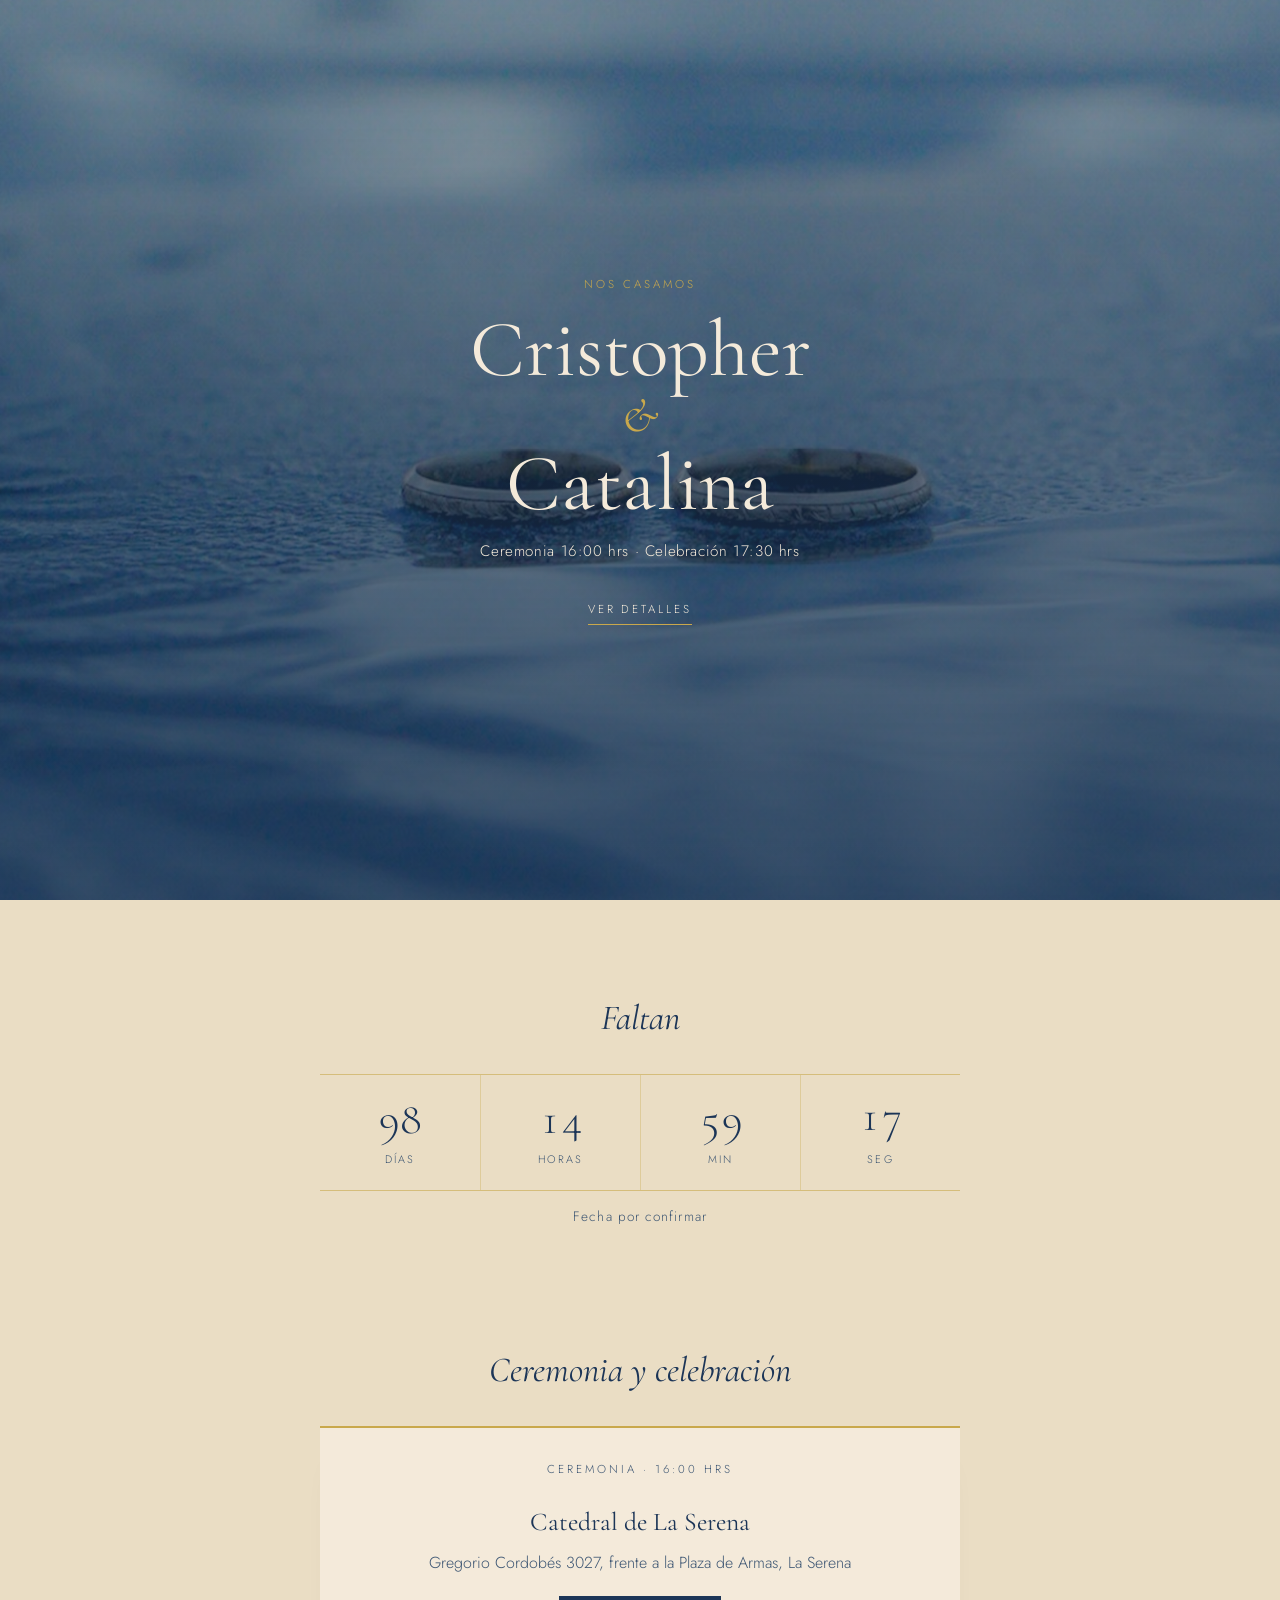
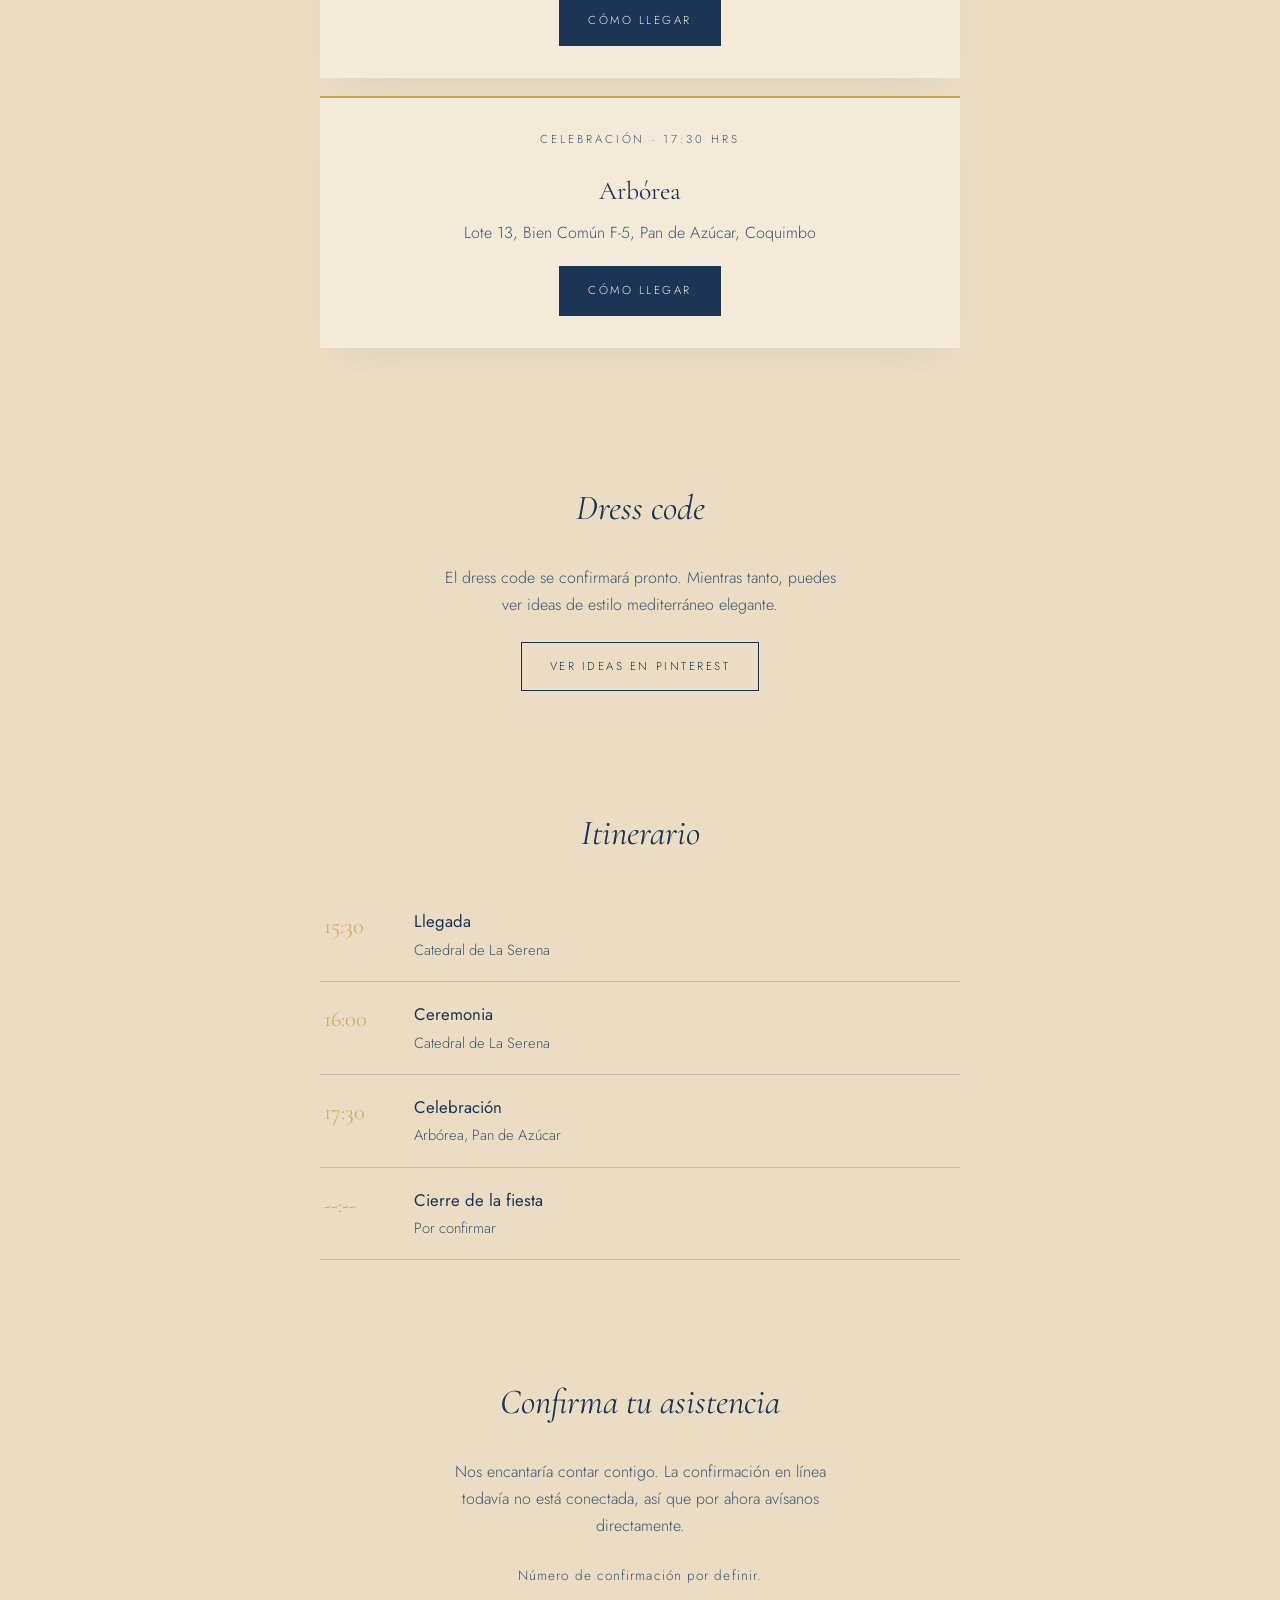
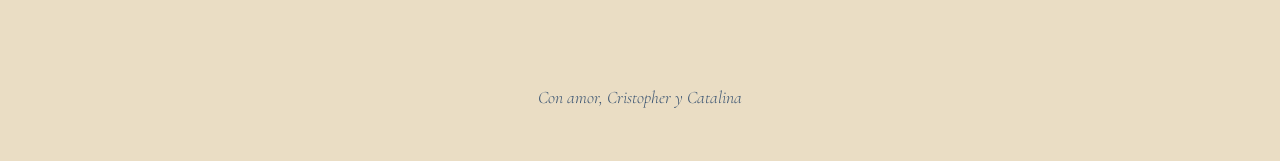
==== commit 75e6b044: "Use "dress code" wording in the invitation Co-Authored-By: Claude Haiku 5.5 <noreply@anthropic.com> " ====
--- a/invitacion/index.html
+++ b/invitacion/index.html
@@ -4,7 +4,7 @@
   <meta charset="utf-8">
   <meta name="viewport" content="width=device-width, initial-scale=1">
   <title>Cristopher & Catalina · Boda</title>
-  <meta name="description" content="Invitación de boda de Cristopher y Catalina: ceremonia, celebración, vestimenta e itinerario.">
+  <meta name="description" content="Invitación de boda de Cristopher y Catalina: ceremonia, celebración, dress code e itinerario.">
   <link rel="preconnect" href="https://fonts.googleapis.com">
   <link rel="preconnect" href="https://fonts.gstatic.com" crossorigin>
   <link rel="stylesheet" href="https://fonts.googleapis.com/css2?family=Cormorant+Garamond:ital,wght@0,400;0,500;1,400;1,500&family=Jost:wght@300;400&display=swap">
@@ -61,10 +61,10 @@
       </article>
     </section>
 
-    <!-- Vestimenta -->
-    <section class="bloque" aria-labelledby="t-vestimenta">
-      <h2 id="t-vestimenta" class="titulo reveal">Vestimenta</h2>
-      <p class="texto reveal">El código de vestimenta se confirmará pronto. Mientras tanto, puedes ver ideas de estilo mediterráneo elegante.</p>
+    <!-- Dress code -->
+    <section class="bloque" aria-labelledby="t-dresscode">
+      <h2 id="t-dresscode" class="titulo reveal">Dress code</h2>
+      <p class="texto reveal">El dress code se confirmará pronto. Mientras tanto, puedes ver ideas de estilo mediterráneo elegante.</p>
       <div class="acciones reveal">
         <a class="boton boton--suave" target="_blank" rel="noopener"
            href="https://www.pinterest.com/search/pins/?q=vestimenta%20boda%20mediterranea%20elegante">Ver ideas en Pinterest</a>
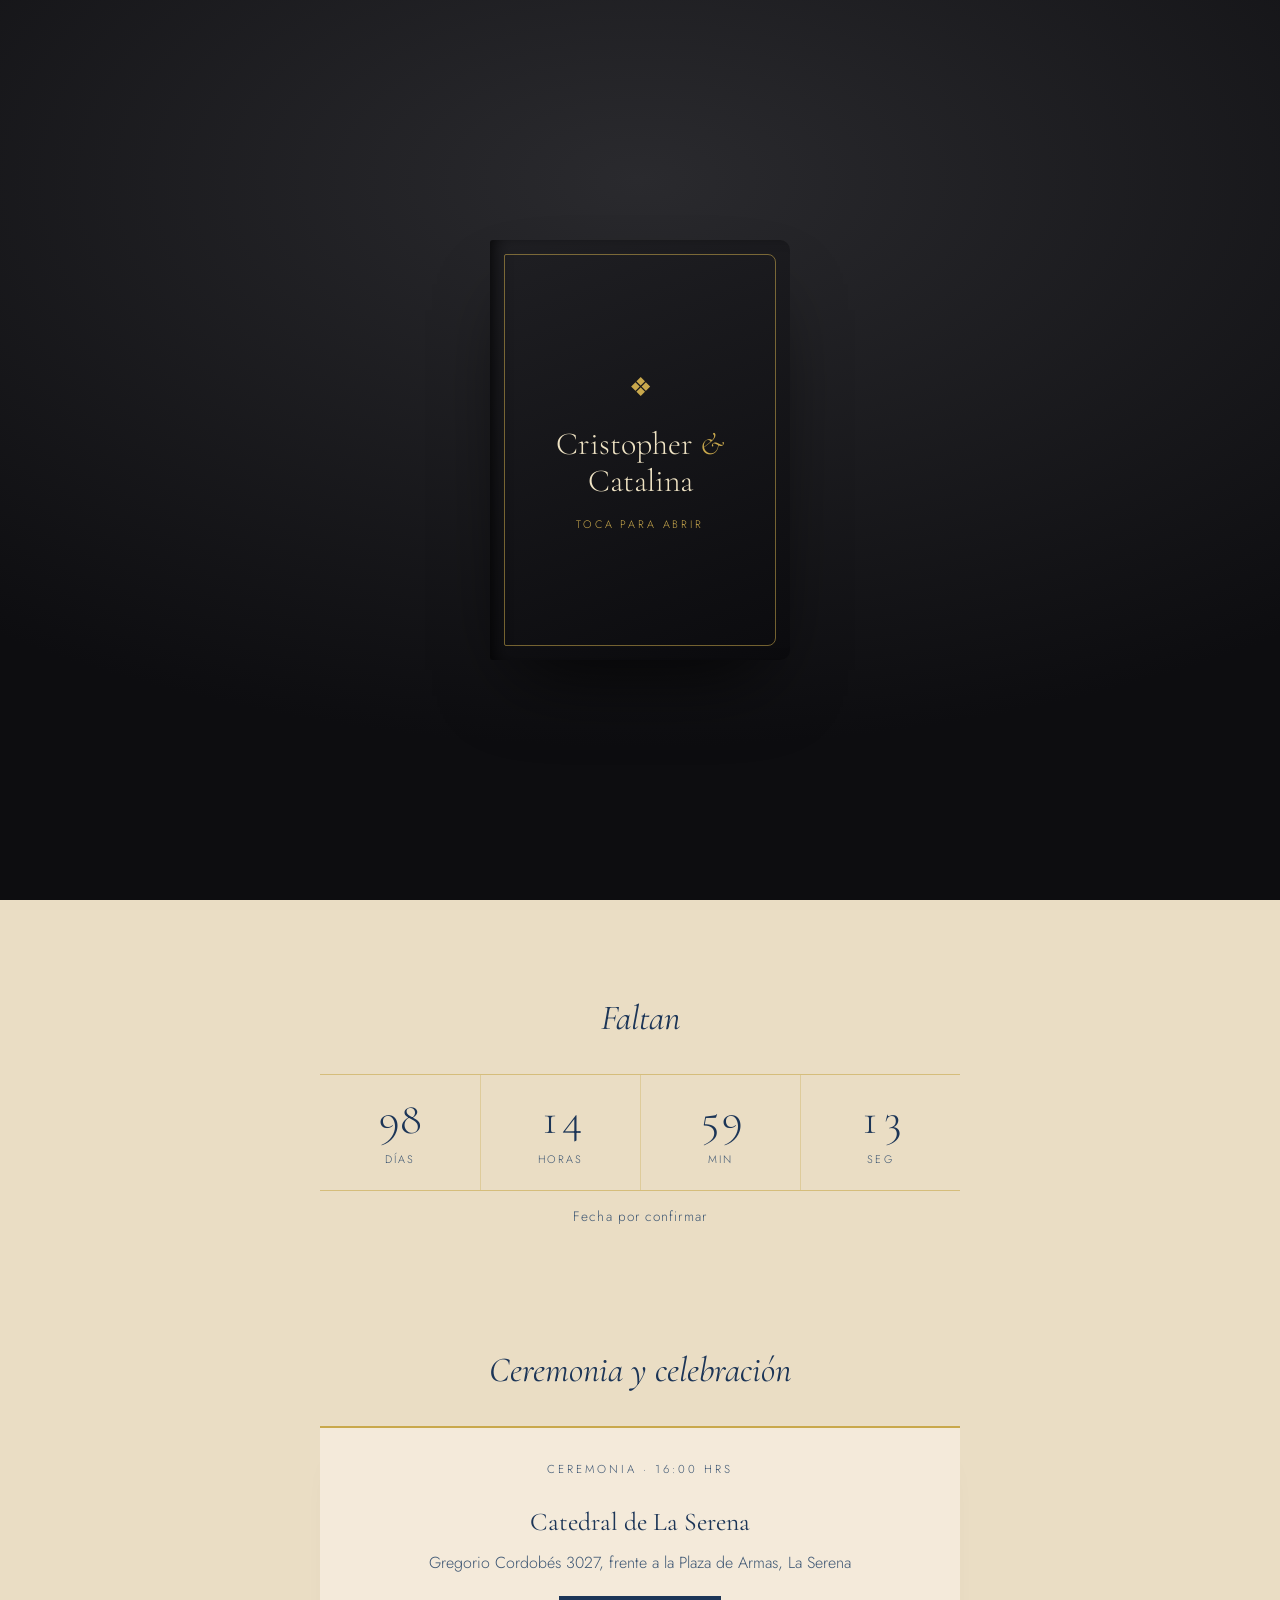
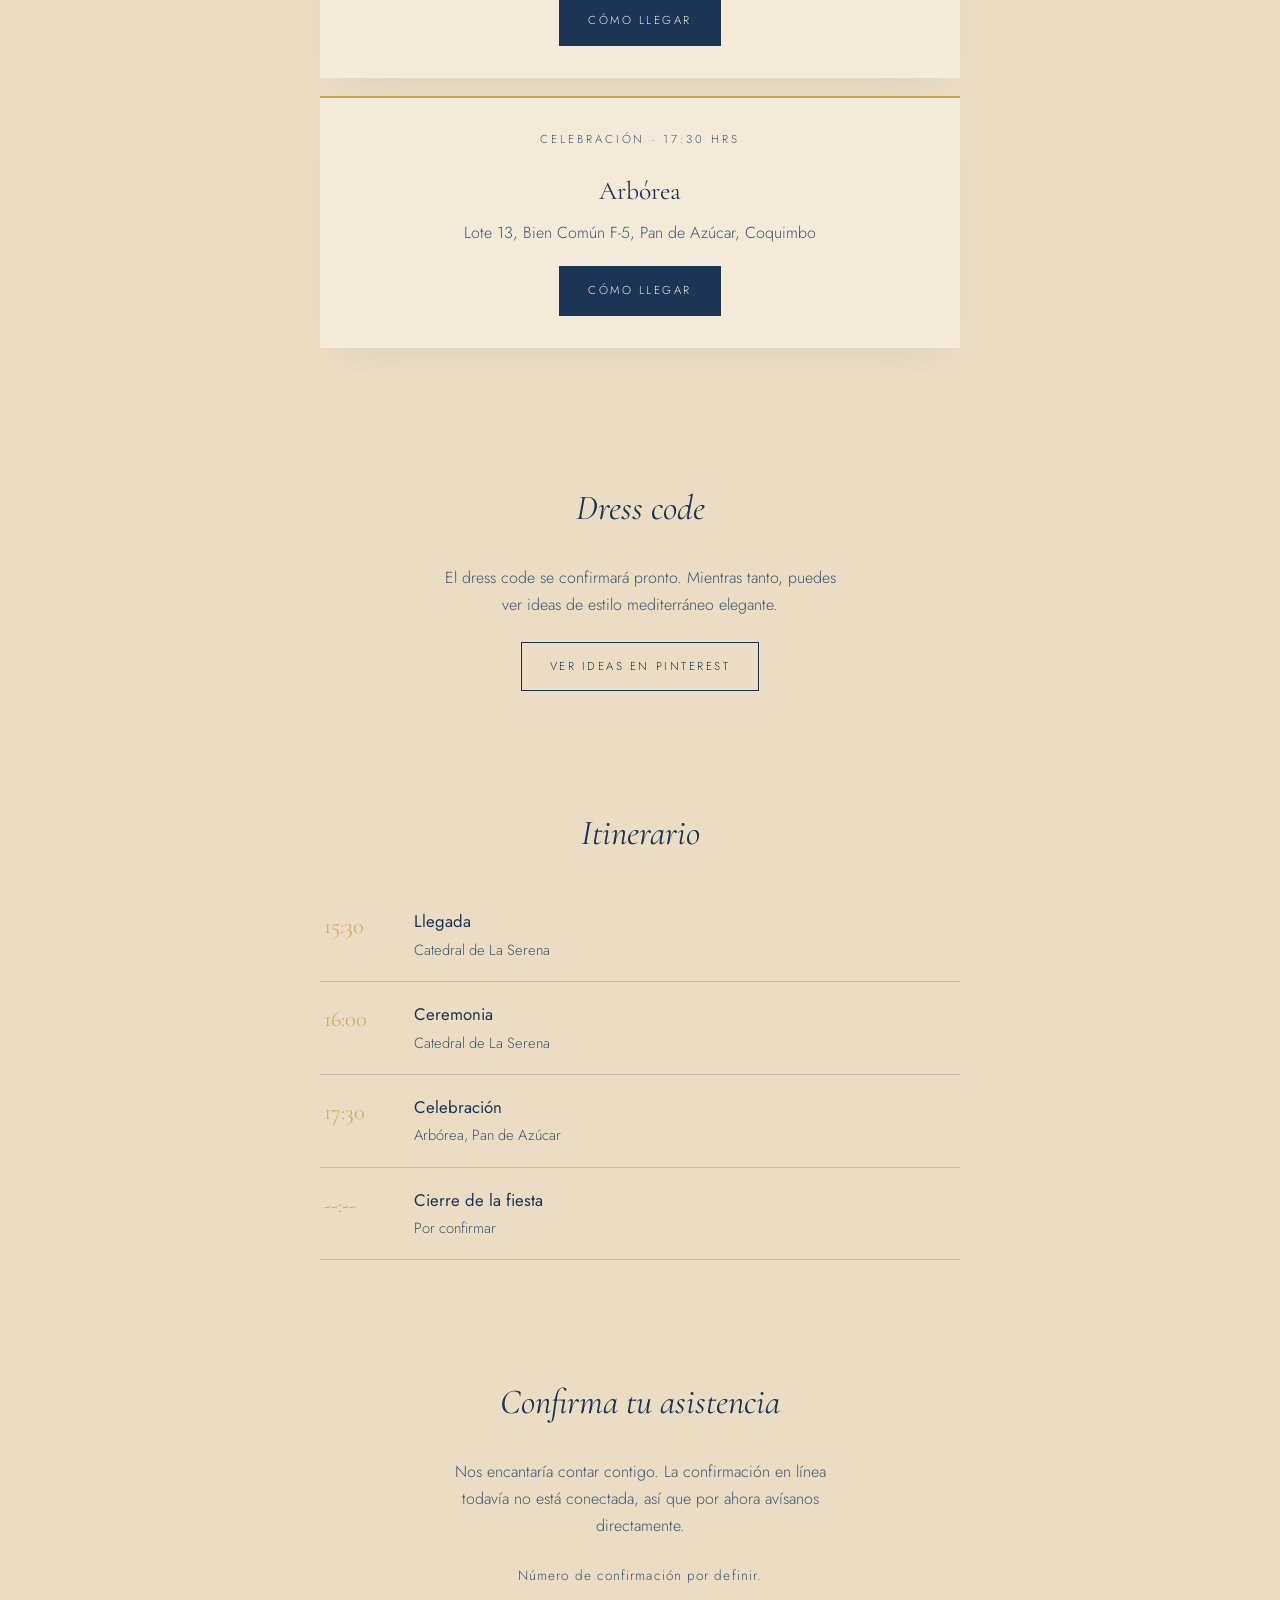
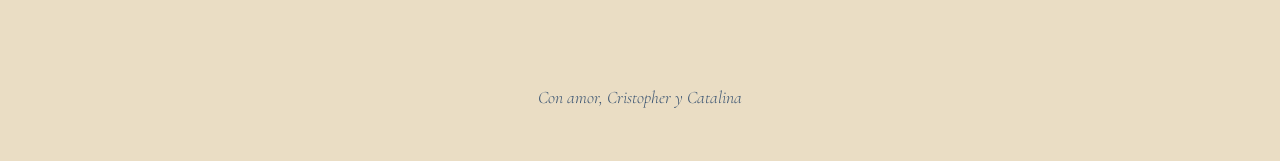
==== commit 08bbd015: "Open the invitation from a black book cover Co-Authored-By: Claude Haiku 5.5 <noreply@anthropic.com>" ====
--- a/invitacion/index.html
+++ b/invitacion/index.html
@@ -11,6 +11,15 @@
   <link rel="stylesheet" href="styles.css">
 </head>
 <body>
+
+  <!-- Libro negro: se abre y muestra la invitación -->
+  <div class="libro" id="libro">
+    <button class="libro__tapa" id="abrirLibro" type="button" aria-label="Abrir la invitación">
+      <span class="libro__ornamento" aria-hidden="true">&#10070;</span>
+      <span class="libro__titulo">Cristopher <em>&amp;</em> Catalina</span>
+      <span class="libro__hint">Toca para abrir</span>
+    </button>
+  </div>
 
   <!-- Portada -->
   <header class="portada" id="inicio">
--- a/invitacion/styles.css
+++ b/invitacion/styles.css
@@ -201,3 +201,73 @@
   *, *::before, *::after { animation: none !important; transition: none !important; }
   .anim, .js .reveal { opacity: 1 !important; transform: none !important; }
 }
+
+
+/* ---------- Libro negro: portada que se abre hacia la invitación ---------- */
+.libro {
+  position: fixed;
+  inset: 0;
+  z-index: 50;
+  display: grid;
+  place-items: center;
+  padding: 24px;
+  background: radial-gradient(120% 90% at 50% 20%, #2a2a2e 0%, #0d0d10 70%);
+  perspective: 1400px;
+  transition: opacity .6s ease .9s, visibility 0s linear 1.5s;
+}
+.libro.is-abierto { opacity: 0; visibility: hidden; pointer-events: none; }
+.libro__tapa {
+  all: unset;
+  box-sizing: border-box;
+  cursor: pointer;
+  width: min(300px, 80vw);
+  aspect-ratio: 3 / 4.2;
+  display: flex;
+  flex-direction: column;
+  align-items: center;
+  justify-content: center;
+  gap: 16px;
+  padding: 36px 24px;
+  text-align: center;
+  color: #d9c08a;
+  background: linear-gradient(160deg, #1f1f23 0%, #0b0b0e 100%);
+  border-radius: 3px 10px 10px 3px;
+  box-shadow: inset 12px 0 18px -10px rgba(0,0,0,.9), 0 40px 80px -30px rgba(0,0,0,.8);
+  position: relative;
+  transform-origin: left center;
+  backface-visibility: hidden;
+  transition: transform .5s ease;
+}
+.libro__tapa::before {
+  content: "";
+  position: absolute;
+  inset: 14px;
+  border: 1px solid rgba(201,168,76,.55);
+  border-radius: 2px 8px 8px 2px;
+  pointer-events: none;
+}
+.libro__tapa:hover,
+.libro__tapa:focus-visible { transform: rotateY(-6deg); }
+.libro__tapa:focus-visible { outline: 1px solid #C9A84C; outline-offset: 8px; }
+.libro__ornamento { font-size: 1.6rem; color: #C9A84C; }
+.libro__titulo { font-family: var(--serif); font-size: 2rem; line-height: 1.15; color: #efe3c4; }
+.libro__titulo em { color: #C9A84C; }
+.libro__hint {
+  font-family: var(--sans);
+  font-size: .68rem;
+  letter-spacing: .26em;
+  text-transform: uppercase;
+  color: #C9A84C;
+  animation: parpadeo 2.4s ease-in-out infinite;
+}
+@keyframes parpadeo { 0%, 100% { opacity: .45; } 50% { opacity: 1; } }
+
+/* Al abrir: la tapa gira sobre el lomo y deja ver la invitación */
+.libro.is-abriendo .libro__tapa {
+  transform: rotateY(-175deg);
+  transition: transform 1.3s cubic-bezier(.6,.05,.25,1);
+}
+@media (prefers-reduced-motion: reduce) {
+  .libro__hint { animation: none; }
+  .libro.is-abriendo .libro__tapa { transition: none; }
+}
